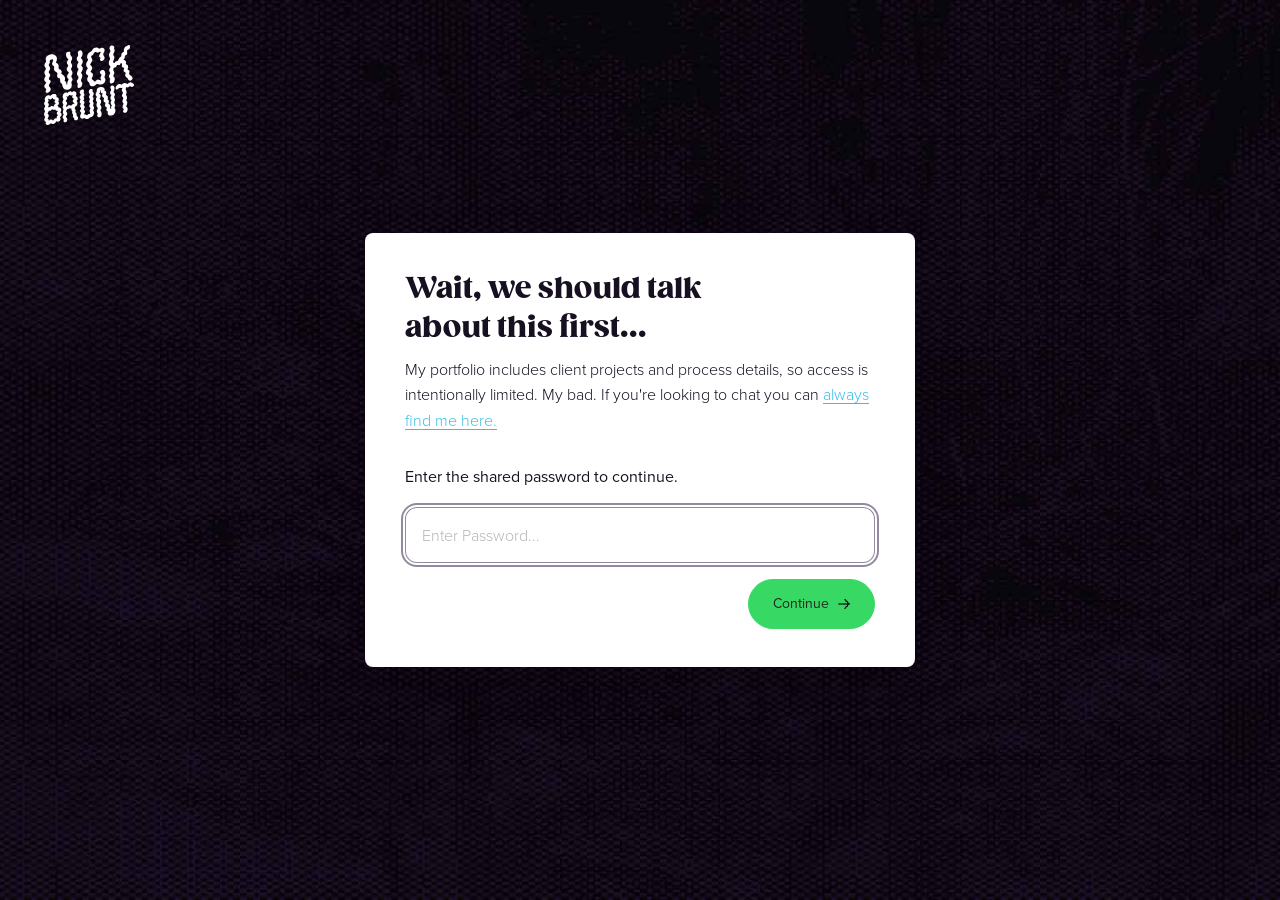
==== casestudy-bleacher-report.html @ cbe8219f "a million style edits" ====
<!DOCTYPE html>
<html lang="en">
<head>
  <meta charset="UTF-8" />
  <meta name="viewport" content="width=device-width, initial-scale=1.0" />
  <script>
    (function () {
      try {
        if (sessionStorage.getItem('nb-portfolio-access') !== 'granted-v1') {
          document.documentElement.classList.add('auth-lock');
        }
      } catch (e) {
        document.documentElement.classList.add('auth-lock');
      }
    })();
  </script>
  <title>Nick Brunt Design Look-Book 2026</title>
  <meta name="description" content="UX, product design, systems, and AI-augmented design process by Nick Brunt." />
  <meta property="og:type" content="website" />
  <meta property="og:site_name" content="Nick Brunt" />
  <meta property="og:title" content="Nick Brunt Design Look-Book 2026" />
  <meta property="og:description" content="UX, product design, systems, and AI-augmented design process by Nick Brunt." />
  <meta property="og:url" content="https://nbuxdesign.github.io/website2026/casestudy-bleacher-report.html" />
  <meta property="og:image" content="https://nbuxdesign.github.io/website2026/imgs/social-preview.jpg" />
  <meta property="og:image:width" content="1200" />
  <meta property="og:image:height" content="630" />
  <meta property="og:image:alt" content="Nick Brunt design portfolio preview" />
  <meta name="twitter:card" content="summary_large_image" />
  <meta name="twitter:title" content="Nick Brunt Design Look-Book 2026" />
  <meta name="twitter:description" content="UX, product design, systems, and AI-augmented design process by Nick Brunt." />
  <meta name="twitter:image" content="https://nbuxdesign.github.io/website2026/imgs/social-preview.jpg" />
  <meta name="twitter:image:alt" content="Nick Brunt design portfolio preview" />
  <link rel="stylesheet" href="style.css" />
</head>

<body class="interior">

  <nav class="cs-nav">
    <div class="cs-left">
      <a href="index.html"><img src="./imgs/arrows_back_light.svg" class="cs-back" /></a>
      <a href="index.html"><img src="./logos/nb_logo_horiz.svg" class="cs-logo" /></a>
    </div>

    <div class="cs-right">
      <a class="cs-btn blue-active" href="casestudy-bleacher-report.html">Bleacher Report</a>
      <a class="cs-btn green" href="casestudy-jim-henson-cbc-kids.html">Jim Henson + CBC Kids</a>
      <a class="cs-btn yellow" href="casestudy-nick-animation.html">Nick Animation</a>
      <a class="cs-btn orange" href="casestudy-MTV.html">MTV</a>
      <a class="cs-btn blue" href="casestudy-IBM.html">IBM</a>
    </div>
  </nav>

<div class="cs-container">

  <section class="cs-hero">
    <div>
      <p class="cs-kicker">Bleacher Report / Warner Bros. Discovery</p>
      <h1 class="cs">Taking a sports product from 1.0 to 2.0 without losing what made it fast.</h1>
      <p>Bleacher Report was already a product with a point of view: loud, current, fan-first, and built around the velocity of sports culture. My job was to help modernize that experience across web and mobile while keeping the thing people came for intact.</p>
      <p>I joined for a four-year stretch as a Senior UX Designer, working inside a large Warner Bros. Discovery sports organization with product, engineering, editorial, brand, and design system partners.</p>
    </div>
    <div class="cs-hero-media">
      <img src="./imgs/casestudy-img-br.png" alt="Bleacher Report mobile and desktop product mockups" />
    </div>
  </section>

  <section class="cs-meta-grid" aria-label="Project details">
    <div class="cs-meta-card">
      <b>Role</b>
      <p>Senior UX Designer</p>
    </div>
    <div class="cs-meta-card">
      <b>Organization</b>
      <p>Bleacher Report, Warner Bros. Discovery</p>
    </div>
    <div class="cs-meta-card">
      <b>Scope</b>
      <p>iOS, Android, bleacherreport.com, and BR Stadium</p>
    </div>
    <div class="cs-meta-card">
      <b>Outcome</b>
      <p>BR 2.0 shipped; bleacherreport.com won a Webby for Best Sports Website</p>
    </div>
  </section>

  <section class="cs-essay">
    <h2 class="cs">The work was bigger than a redesign.</h2>
    <p>On paper, the assignment was a redesign of the Bleacher Report website and app. In practice, it was a product maturity project. The team was moving a known experience into its next generation, and that meant the design work had to solve for more than screens.</p>
    <p>There were major product surfaces to rethink, a constrained timeline, a large team to coordinate with, and a design system that needed to become durable enough for daily use. The useful work happened in the middle of all of that: turning unclear product ideas into flows, flows into decisions, and decisions into frontend-ready design.</p>

    <h2 class="cs">My role was to keep things moving without making them shallow.</h2>
    <p>I worked across concept development, interaction design, presentation, and production design. Some projects were mine to drive directly. Others required joining a larger effort, finding the missing pieces, and making the design system or product flow clearer for everyone around it.</p>
    <p>That kind of work is not always glamorous, but it is the stuff that makes big products hold together. A sports product has a lot of edge cases: live moments, editorial urgency, personalization, platform differences, and fan behavior that does not politely wait for a clean IA diagram.</p>
  </section>

  <section class="cs-two-up">
    <div class="cs-list-panel">
      <h2 class="cs">What I was responsible for</h2>
      <ul>
        <li>Generated end-to-end flows for new product concepts</li>
        <li>Designed major portions of the app experience across iOS and Android</li>
        <li>Led the redesign of bleacherreport.com</li>
        <li>Presented concepts and design rationale to cross-functional teams</li>
        <li>Worked interdepartmentally with product, engineering, editorial, and brand partners</li>
        <li>Managed my own projects within a larger redesign program</li>
        <li>Contributed to BR Stadium, the design system now used by other parts of WBD Sports</li>
      </ul>
    </div>
    <div>
      <h2 class="cs">A design system that had to survive real product work.</h2>
      <p>BR Stadium became an important part of the work because the redesign needed more than a visual refresh. The product needed reusable decisions: components, patterns, platform behaviors, and enough structure that designers could move quickly without inventing the same thing five different ways.</p>
      <p>Stadium was large, detailed, and deeply tied to Figma. My contribution was not just using the system, but helping shape product work in a way that made the system stronger. A good design system should reduce negotiation, not creativity. It should make the right thing easier to do repeatedly.</p>
    </div>
  </section>

  <div class="cs-wide">
    <img src="./imgs/casestudy-bg-br.jpg" alt="Bleacher Report visual background" />
  </div>

  <section class="cs-two-up reverse">
    <div>
      <h2 class="cs">The website redesign was the clearest expression of the shift.</h2>
      <p>Leading the redesign of bleacherreport.com meant thinking about the web as its own product, not just a reflection of the app. The site had to carry the energy of Bleacher Report, support fast-moving editorial needs, and feel modern without becoming precious.</p>
      <p>The work involved shaping the experience from the product level down into page structures, interaction patterns, and final interface design. I cared a lot about keeping the experience scannable, direct, and resilient, because sports fans are not browsing in a calm vacuum. They are reacting to games, trades, arguments, clips, rumors, and whatever just happened five seconds ago.</p>
    </div>
    <div class="cs-image-card">
      <img src="./logos/br_wbd.svg" alt="Bleacher Report and Warner Bros. Discovery logos" />
    </div>
  </section>

  <p class="cs-pull">Good redesign work is not about making the old thing disappear. It is about finding the strongest parts of the product and giving them a better system to live in.</p>

  <section class="cs-impact">
    <h2 class="cs">What shipped</h2>
    <p>The broader program helped launch BR 2.0 across iOS and Android, along with the redesigned bleacherreport.com. The website went on to win a Webby Award for Best Sports Website, which was a nice public signal for a lot of very practical product work.</p>
    <ul>
      <li>Launched redesigned Bleacher Report mobile app experiences</li>
      <li>Launched the redesigned bleacherreport.com</li>
      <li>Helped establish and apply the BR Stadium design system</li>
      <li>Supported a large product organization through high-volume redesign work</li>
    </ul>
  </section>



</div>

  <footer class="site-footer interior-footer">
    <a href="index.html" aria-label="Back to home"><img src="./logos/nb_logo.svg" alt="Nick Brunt" /></a>
    <p>&copy; 2026 Nick Brunt. All rights reserved.</p>
  </footer>

<script src="app.js"></script>
</body>
</html>
---- style.css ----
@font-face{font-family:Gaz;src:url('./fonts/gaz-blk.otf');font-display:swap}
@font-face{font-family:GazReg;src:url('./fonts/gaz-reg.otf');font-display:swap}
@font-face{font-family:ProxReg;src:url('./fonts/pn-reg.otf');font-display:swap}
@font-face{font-family:ProxLight;src:url('./fonts/pn-light.ttf');font-display:swap}
@font-face{font-family:ProxThin;src:url('./fonts/pn-thin.otf');font-display:swap}

:root{
  /* Color tokens */
  --nb-color-background-hero:#0e0914;
  --nb-color-background-footer:#08050c;
  --nb-color-background-section:#171020;
  --nb-color-background-alternate:#110b18;
  --nb-color-background-nav-shrink:rgba(10,8,14,.9);
  --nb-color-background-nav-shrink-mobile:rgba(14,9,20,.82);
  --nb-color-background-sound:rgba(0,0,0,.55);
  --nb-color-contact-video-scrim:rgba(14,9,20,.42);
  --nb-color-text-inverse:#f5f5f0;
  --nb-color-text-inverse-subtle:rgba(245,245,240,.72);
  --nb-color-text-ink:#2a2a2a;
  --nb-color-text-strong:#252525;
  --nb-color-text-card:#4a4a4a;
  --nb-color-text-muted:#686868;
  --nb-color-border-subtle:#685a7a;
  --nb-color-border-card:rgba(37,37,37,.15);
  --nb-color-border-light:#d9d9d9;
  --nb-color-border-focus:rgba(104,90,122,.72);
  --nb-color-border-sound:rgba(255,255,255,.35);
  --nb-color-surface-card:#f5f5f0;
  --nb-color-surface-page:#fff;
  --nb-color-surface-muted:#fafafa;
  --nb-color-placeholder:rgba(42,42,42,.35);
  --nb-color-shadow-gate:rgba(0,0,0,.22);
  --nb-color-case-study-copy:var(--nb-color-background-section);
  --nb-color-accent-blue:#37bfe6;
  --nb-color-accent-green:#38d865;
  --nb-color-accent-yellow:#faf116;
  --nb-color-accent-red:#eb414c;
  --nb-color-accent-orange:#ed7831;
  --nb-color-mtv-overlay-start:rgba(0,0,0,.08);
  --nb-color-mtv-overlay-end:rgba(0,0,0,.22);
  --nb-color-ibm-highlight:rgba(255,255,255,.82);
  --nb-color-ibm-highlight-clear:rgba(255,255,255,0);
  --nb-color-ibm-glow:rgba(74,144,226,.32);
  --nb-color-ibm-glow-clear:rgba(74,144,226,0);
  --nb-color-ibm-start:#f6fbff;
  --nb-color-ibm-mid:#dceeff;
  --nb-color-ibm-end:#a8cdec;
  --nb-color-shadow-mtv:rgba(0,0,0,.32);
  --nb-color-shadow-ibm:rgba(31,112,193,.22);
  --nb-image-section-background:url('./imgs/section_background.jpg');

  /* Typography tokens */
  --nb-font-display:Gaz,Impact,sans-serif;
  --nb-font-body:ProxLight,Inter,Arial,sans-serif;
  --nb-font-body-strong:ProxReg,Inter,Arial,sans-serif;
  --nb-type-display-size:clamp(1.8rem,2.2vw,2.25rem);
  --nb-type-display-small-size:clamp(1.35rem,2.2vw,1.6rem);
  --nb-type-display-pull-size:clamp(1.6rem,3vw,2.4rem);
  --nb-type-display-desktop-line-height:1.35;
  --nb-type-display-mobile-size:1.65rem;
  --nb-type-display-mobile-line-height:1.32;
  --nb-type-heading-secondary-size:1.4rem;
  --nb-type-heading-secondary-line-height:1.6;
  --nb-type-body-desktop-size:1.1rem;
  --nb-type-body-desktop-line-height:1.6;
  --nb-type-body-mobile-size:1rem;
  --nb-type-body-mobile-line-height:1.6;
  --nb-type-meta-size:14px;
  --nb-type-meta-line-height:1.4rem;
  --nb-type-case-body-size:1rem;
  --nb-type-case-hero-body-size:1.15rem;
  --nb-type-dot-hero-body-size:1.1rem;
  --nb-type-card-body-size:.95rem;
  --nb-type-principle-body-size:.98rem;
  --nb-type-award-meta-size:.92rem;

  /* Layout tokens */
  --nb-layout-home-hero-min-height:94svh;
  --nb-layout-home-hero-logo-center-y:calc(var(--nb-layout-home-hero-min-height) / 2);
  --nb-layout-home-hero-tablet-media-height:clamp(520px,67vw,700px);
  --nb-layout-home-hero-mobile-media-height:500px;
  --nb-layout-home-hero-compact-media-height:calc(var(--nb-layout-home-hero-mobile-media-height));
  --nb-layout-case-study-container-width:1140px;
  --nb-layout-case-study-column-width:900px;
  --nb-layout-case-study-essay-width:760px;
  --nb-layout-copy-max:58ch;
  --nb-layout-contact-columns:minmax(0,.9fr) minmax(0,2fr);
  --nb-layout-contact-columns-stack:minmax(0,1fr);
  --nb-layout-contact-card-columns:repeat(2,minmax(0,1fr));
  --nb-layout-contact-card-columns-stack:minmax(0,1fr);
  --nb-layout-contact-card-grid-max-width:var(--nb-layout-case-study-container-width);
  --nb-layout-contact-showcase-min-height:calc(var(--nb-component-card-media-height-desktop) + var(--nb-component-card-label-height) + (var(--nb-space-contact-showcase-y) * 2));
  --nb-layout-work-even-column:calc((100% - (var(--nb-space-entry-card-gap) * 2)) / 3);
  --nb-layout-work-services-width:calc(var(--nb-layout-work-even-column) + var(--nb-space-work-services-extra-width));
  --nb-layout-work-columns:minmax(0,1fr) var(--nb-space-entry-card-gap) minmax(0,1fr) var(--nb-space-work-services-gap) minmax(0,var(--nb-layout-work-services-width));
  --nb-layout-work-columns-tablet:var(--nb-layout-contact-card-columns);
  --nb-layout-work-columns-stack:minmax(0,1fr);

  /* Spacing tokens */
  --nb-space-section-x-min:20px;
  --nb-space-section-x-fluid:9vw;
  --nb-space-section-x-max:140px;
  --nb-space-section-x:clamp(var(--nb-space-section-x-min),var(--nb-space-section-x-fluid),var(--nb-space-section-x-max));
  --nb-space-section-x-tablet:28px;
  --nb-space-section-x-mobile:24px;
  --nb-space-section-y-min:56px;
  --nb-space-section-y-fluid:7vw;
  --nb-space-section-y-max:88px;
  --nb-space-section-y:clamp(var(--nb-space-section-y-min),var(--nb-space-section-y-fluid),var(--nb-space-section-y-max));
  --nb-space-section-y-mobile:24px;
  --nb-space-section-y-mobile-roomy:calc(var(--nb-space-section-y-mobile) + var(--nb-space-gap-stack));
  --nb-space-section-top-bump:14px;
  --nb-space-gap:clamp(28px,5vw,72px);
  --nb-space-gap-stack:24px;
  --nb-space-gap-stack-mobile-roomy:calc(var(--nb-space-gap-stack) * 2);
  --nb-space-footer-gap:16px;
  --nb-space-card-padding-x:28px;
  --nb-space-card-padding-x-compact:20px;
  --nb-space-card-media-padding:14px;
  --nb-space-card-media-padding-mobile:12px;
  --nb-space-panel-padding-x:32px;
  --nb-space-panel-padding-y:24px;
  --nb-space-nav-x:32px;
  --nb-space-nav-x-tablet:20px;
  --nb-space-nav-x-mobile:16px;
  --nb-space-contact-showcase-padding:var(--nb-space-gap);
  --nb-space-entry-card-gap:var(--nb-space-gap-stack);
  --nb-space-work-services-gap:calc(var(--nb-space-entry-card-gap) * 2);
  --nb-space-work-services-extra-width:var(--nb-space-panel-padding-x);
  --nb-space-contact-card-gap:var(--nb-space-entry-card-gap);
  --nb-space-contact-copy-y:var(--nb-space-section-y);
  --nb-space-contact-showcase-y:var(--nb-space-section-y);
  --nb-space-contact-showcase-end:var(--nb-space-section-x);
  --nb-space-password-card-padding-block-start:38px;
  --nb-space-password-card-padding-inline:40px;
  --nb-space-password-card-padding-inline-mobile:20px;
  --nb-space-password-card-padding-block-end:38px;
  --nb-space-password-card-padding:var(--nb-space-password-card-padding-block-start) var(--nb-space-password-card-padding-inline) var(--nb-space-password-card-padding-block-end);
  --nb-space-password-card-padding-mobile:var(--nb-space-password-card-padding-block-start) var(--nb-space-password-card-padding-inline-mobile) var(--nb-space-password-card-padding-block-end);
  --nb-space-hero-copy-x-mobile:var(--nb-space-section-x-tablet);
  --nb-space-hero-copy-y-mobile:32px;
  --nb-space-hero-copy-bottom-mobile:var(--nb-space-section-y-mobile-roomy);

  /* Component sizing tokens */
  --nb-component-logo-home-height:clamp(280px,36vw,580px);
  --nb-component-logo-home-height-desktop-down:clamp(260px,32vw,440px);
  --nb-component-logo-home-height-tablet:clamp(320px,62vw,600px);
  --nb-component-logo-home-height-mobile:clamp(220px,70vw,400px);
  --nb-component-logo-home-shrink-height:56px;
  --nb-component-logo-home-shrink-height-mobile:52px;
  --nb-component-logo-home-shrink-center-offset:31px;
  --nb-component-logo-home-shrink-center-offset-mobile:29px;
  --nb-component-logo-case-height:24px;
  --nb-component-logo-case-height-tablet:24px;
  --nb-component-logo-case-shrink-height:20px;
  --nb-component-back-height:14px;
  --nb-component-back-height-tablet:14px;
  --nb-component-back-shrink-height:12px;
  --nb-component-card-media-height-desktop:380px;
  --nb-component-card-media-height-tablet:300px;
  --nb-component-card-media-height-mobile:250px;
  --nb-component-card-label-height:125px;
  --nb-component-award-height:26px;
  --nb-component-nav-case-height:84px;
  --nb-component-nav-case-height-mobile:72px;
  --nb-component-nav-case-shrink-height:54px;
  --nb-component-nav-pill-height:32px;
  --nb-component-nav-pill-height-shrink:28px;

  /* Shape and stroke tokens */
  --nb-radius-card:6px;
  --nb-radius-panel:8px;
  --nb-radius-control:12px;
  --nb-radius-pill:999px;
  --nb-stroke-width-default:1px;
  --nb-shadow-card-soft:0 12px 34px var(--nb-color-border-card);
  --nb-shadow-gate:0 18px 48px var(--nb-color-shadow-gate);
  --nb-motion-logo-shrink-duration:.65s;
  --nb-motion-logo-shrink-ease:cubic-bezier(.16,1,.3,1);
  --nb-size-full:100%;
  --nb-inset-full:0;
  --nb-layer-video:0;
  --nb-layer-scrim:1;
  --nb-layer-content:2;
  --nb-video-object-position:center;
}

*{box-sizing:border-box}
html{scroll-behavior:smooth}
html,body{margin:0;padding:0;min-width:320px}
body{
  color:var(--nb-color-text-inverse);
  font-family:var(--nb-font-body);
  line-height:var(--nb-type-body-desktop-line-height);
  font-size:var(--nb-type-body-desktop-size);
  background:var(--nb-color-background-hero);
  text-rendering:optimizeLegibility;
}
img{max-width:100%}
video{max-width:100%;height:auto}

.flex{display:flex}
.flex-start{justify-content:flex-start}
.flex-center{justify-content:center}
.flex-end{justify-content:flex-end}
.flex-top{align-items:flex-start}
.flex-middle{align-items:center}
.flex-bottom{align-items:flex-end}
.row{flex-direction:row}
.col{flex-direction:column}
.link-block{display:block;color:inherit;text-decoration:none}
.cta-button,.password-gate button{
  display:inline-flex;
  align-items:center;
  justify-content:center;
  gap:9px;
  min-height:50px;
  padding:15px 24px;
  border:var(--nb-stroke-width-default) solid var(--nb-color-accent-green);
  border-radius:var(--nb-radius-pill);
  background:var(--nb-color-accent-green);
  color:var(--nb-color-text-strong);
  font-family:var(--nb-font-body-strong);
  font-size:var(--nb-type-meta-size);
  line-height:1;
  text-decoration:none;
  cursor:pointer;
  transition:background-color .2s ease,border-color .2s ease,transform .2s ease;
}
.cta-button{width:max-content;margin:18px 0 0 auto}
.cta-button img,.password-gate button img{height:10px;width:auto;max-width:none}
.cta-button:hover,.password-gate button:hover{background:var(--nb-color-accent-yellow);border-color:var(--nb-color-accent-yellow);transform:translateY(-1px)}

html.auth-lock{background:var(--nb-color-background-section) var(--nb-image-section-background) center/cover no-repeat fixed}
html.auth-lock body{
  min-height:100vh;
  background:transparent;
  color:var(--nb-color-case-study-copy);
}
html.auth-lock body>:not(.password-gate){display:none!important}
.visually-hidden{
  position:absolute!important;
  width:1px!important;
  height:1px!important;
  padding:0!important;
  margin:-1px!important;
  overflow:hidden!important;
  clip:rect(0,0,0,0)!important;
  white-space:nowrap!important;
  border:0!important;
}
.password-gate{
  position:fixed;
  inset:0;
  min-height:100svh;
  width:100vw;
  display:flex;
  align-items:center;
  justify-content:center;
  padding:clamp(32px,6vh,148px) var(--nb-space-section-x-mobile);
  overflow-y:auto;
  background:var(--nb-color-background-section) var(--nb-image-section-background) center/cover no-repeat;
}
.password-gate-logo{
  position:absolute;
  top:44px;
  left:44px;
  width:clamp(72px,7vw,108px);
  max-height:84px;
  height:auto;
}
.password-gate-card{
  width:min(100%,550px);
  background-color:var(--nb-color-surface-page);
  background-image:none;
  color:var(--nb-color-case-study-copy);
  border-radius:var(--nb-radius-panel);
  padding:var(--nb-space-password-card-padding);
  box-shadow:var(--nb-shadow-gate);
  opacity:1;
  filter:none;
  backdrop-filter:none;
  mix-blend-mode:normal;
}
.password-gate-card h1{
  color:var(--nb-color-case-study-copy);
  font-size:var(--nb-type-display-size);
  line-height:var(--nb-type-display-desktop-line-height);
  margin:0 0 8px;
  max-width:20ch;
}
.password-gate-card p{
  color:var(--nb-color-case-study-copy);
  max-width:none;
  margin:0 0 4px;
}
.password-gate-card p a{
  color:var(--nb-color-accent-blue);
  text-decoration:underline;
  text-underline-offset:3px;
}
.password-gate-form{
  display:flex;
  flex-direction:column;
  gap:12px;
  margin:32px 0 0;
}
.password-gate-prompt{
  font-family:var(--nb-font-body-strong);
  margin:0 0 2px;
}
.password-gate input{
  width:100%;
  height:56px;
  border:var(--nb-stroke-width-default) solid var(--nb-color-border-focus);
  border-radius:var(--nb-radius-control);
  background:var(--nb-color-surface-page);
  color:var(--nb-color-case-study-copy);
  font:inherit;
  padding:0 16px;
}
.password-gate input::placeholder{
  color:var(--nb-color-placeholder);
}
.password-gate button{
  align-self:flex-end;
  min-width:124px;
  margin-top:4px;
}
.password-gate button:disabled{cursor:wait;opacity:.68;transform:none}
.password-gate-message{
  min-height:20px;
  font-size:var(--nb-type-meta-size);
  line-height:1.4;
  margin:0;
}
.password-gate-message:empty{display:none}

.password-gate input:focus-visible,.password-gate button:focus-visible{outline:2px solid var(--nb-color-border-focus);outline-offset:2px}

/* Persistent home logo */
.nav{
  position:fixed;
  top:0;
  left:0;
  width:100%;
  height:var(--nb-layout-home-hero-min-height);
  padding:0;
  display:block;
  pointer-events:none;
  z-index:9999;
}
.logo{
  position:absolute;
  left:25vw;
  top:var(--nb-layout-home-hero-logo-center-y);
  transform:translate(-50%,-50%);
  height:var(--nb-component-logo-home-height);
  max-height:72svh;
  width:auto;
  transition:left var(--nb-motion-logo-shrink-duration) var(--nb-motion-logo-shrink-ease),top var(--nb-motion-logo-shrink-duration) var(--nb-motion-logo-shrink-ease),height var(--nb-motion-logo-shrink-duration) var(--nb-motion-logo-shrink-ease),max-height var(--nb-motion-logo-shrink-duration) var(--nb-motion-logo-shrink-ease);
  will-change:left,top,height,max-height;
}
.nav.shrink{
  height:var(--nb-component-nav-case-height);
  background:transparent;
  backdrop-filter:none;
}
.nav.shrink .logo{
  left:calc(var(--nb-space-nav-x) + var(--nb-component-logo-home-shrink-center-offset));
  top:calc(var(--nb-component-nav-case-height) / 2);
  height:var(--nb-component-logo-home-shrink-height);
  max-height:var(--nb-component-logo-home-shrink-height);
}

/* Case-study navigation */
.cs-nav{
  position:fixed;
  top:0;
  left:0;
  width:100%;
  min-height:var(--nb-component-nav-case-height);
  background:var(--nb-color-background-section);
  display:flex;
  align-items:center;
  justify-content:space-between;
  gap:var(--nb-space-gap-stack);
  padding:14px var(--nb-space-nav-x);
  transition:min-height .3s ease,padding .3s ease,background-color .3s ease,backdrop-filter .3s ease;
  z-index:9999;
}
.cs-left{display:flex;align-items:center;gap:14px;flex:0 0 auto;transition:gap .3s ease}
.cs-right{
  display:flex;
  align-items:center;
  gap:10px;
  min-width:0;
  overflow-x:auto;
  overscroll-behavior-x:contain;
  scrollbar-width:none;
  -webkit-overflow-scrolling:touch;
}
.cs-right::-webkit-scrollbar{display:none}
.cs-btn{
  height:var(--nb-component-nav-pill-height);
  padding:8px 16px;
  border:var(--nb-stroke-width-default) solid var(--nb-color-text-strong);
  border-radius:var(--nb-radius-pill);
  background:var(--nb-color-surface-page);
  display:flex;
  align-items:center;
  color:var(--nb-color-text-ink);
  font-size:var(--nb-type-meta-size);
  line-height:1;
  cursor:pointer;
  text-decoration:none;
  white-space:nowrap;
  flex:0 0 auto;
  transition:height .3s ease,padding .3s ease,background-color .2s ease;
}
.cs-logo{height:var(--nb-component-logo-case-height);transition:height .3s ease}
.cs-back{height:var(--nb-component-back-height);transition:height .3s ease}
.cs-nav.shrink{background:var(--nb-color-background-nav-shrink);backdrop-filter:saturate(1.2) blur(8px);min-height:var(--nb-component-nav-case-shrink-height);padding:8px var(--nb-space-gap-stack)}
.cs-nav.shrink .cs-logo{height:var(--nb-component-logo-case-shrink-height)}
.cs-nav.shrink .cs-back{height:var(--nb-component-back-shrink-height)}
.cs-nav.shrink .cs-btn{height:var(--nb-component-nav-pill-height-shrink);padding:7px 12px}
.cs-btn.blue:hover,.cs-btn.blue-active{background:var(--nb-color-accent-blue);color:var(--nb-color-text-strong)}
.cs-btn.green:hover,.cs-btn.green-active{background:var(--nb-color-accent-green);color:var(--nb-color-text-strong)}
.cs-btn.yellow:hover,.cs-btn.yellow-active{background:var(--nb-color-accent-yellow);color:var(--nb-color-text-strong)}
.cs-btn.red:hover,.cs-btn.red-active{background:var(--nb-color-accent-red);color:var(--nb-color-text-strong)}
.cs-btn.orange:hover,.cs-btn.orange-active{background:var(--nb-color-accent-orange);color:var(--nb-color-text-strong)}

p{margin:0 0 1rem;max-width:var(--nb-layout-copy-max)}
h1{color:var(--nb-color-text-inverse);font-family:var(--nb-font-display);font-size:var(--nb-type-display-size);line-height:var(--nb-type-display-desktop-line-height);margin:0 0 20px;letter-spacing:0}
h2{color:var(--nb-color-text-inverse);font-family:var(--nb-font-display);font-size:var(--nb-type-heading-secondary-size);line-height:var(--nb-type-heading-secondary-line-height);margin:0 0 20px;letter-spacing:0}
h3{color:var(--nb-color-text-inverse);font-family:var(--nb-font-body-strong);font-size:var(--nb-type-body-desktop-size);line-height:1.4;margin:0 0 12px}
h2.cta{font-size:1.55rem;line-height:1.4}
h1.cs{color:var(--nb-color-text-ink);font-size:var(--nb-type-display-small-size);line-height:1.4}
h2.cs{color:var(--nb-color-text-ink)}

ul.list,ul.list-bulb{padding:0 0 0 16px;margin:0;max-width:var(--nb-layout-copy-max)}
ul.list{list-style:disc}
ul.list-bulb{list-style:"\1F4A1 ";margin-top:24px}
ul.list-bulb li{padding:0 0 14px 8px}
li{margin:.35rem 0 .5rem}

.logosoup{margin-top:14px}
.logosoupwrapper{display:flex;flex-wrap:wrap;align-items:center;width:100%;gap:var(--nb-space-gap-stack)}
.logosoupwrapper img{max-width:150px;object-fit:contain}

.section,.section-fullwidth{
  display:flex;
  flex-direction:row;
  gap:var(--nb-space-gap);
  padding:var(--nb-space-section-y) var(--nb-space-section-x);
}
.section-topbump{padding-top:calc(var(--nb-space-section-y) + var(--nb-space-section-top-bump))}
.section-entry{display:flex;flex-direction:row;flex-basis:100%;min-width:0}
.narrower{flex-basis:72%}
#work{
  display:grid;
  grid-template-columns:var(--nb-layout-work-columns);
  column-gap:var(--nb-inset-full);
  row-gap:var(--nb-space-entry-card-gap);
}
.work-card-primary{grid-column:1}
.work-card-secondary{grid-column:3}
.work-services{grid-column:5}
.bg-1{background:var(--nb-color-background-hero)}
.bg-2{background:var(--nb-color-background-section)}
.bg-3,.herowriteup{background:var(--nb-color-background-hero) var(--nb-image-section-background) center/cover no-repeat}
.bg-4{background:var(--nb-color-background-section)}
.site-footer{height:124px;background:var(--nb-color-background-footer);color:var(--nb-color-text-inverse);display:flex;align-items:center;justify-content:flex-start;gap:var(--nb-space-footer-gap);padding:0 var(--nb-space-section-x)}
.site-footer img{height:32px;width:auto;display:block}
.site-footer p{margin:0;font-size:var(--nb-type-meta-size);line-height:1.4;color:var(--nb-color-text-inverse-subtle);max-width:none}
.site-footer.interior-footer{padding:0 clamp(20px,5vw,64px)}
.writeup{width:100%;min-width:0}

.hero-split{
  display:flex;
  align-items:stretch;
  width:100%;
  min-height:var(--nb-layout-home-hero-min-height);
  overflow:hidden;
}
.heroimage{
  position:relative;
  flex:1 1 50%;
  min-width:0;
  background:var(--nb-color-background-hero);
  display:flex;
  justify-content:center;
  align-items:center;
}
.hero-video{position:absolute;inset:0;width:100%;height:100%;object-fit:cover;object-position:center;z-index:0}
.heroimage .overlay-content{position:relative;z-index:1}
.herowriteup{
  flex:1 1 50%;
  min-width:0;
  padding:clamp(72px,10vh,160px) clamp(var(--nb-space-nav-x),8vw,120px);
  display:flex;
  flex-direction:column;
  justify-content:center;
}

.contact-section{
  display:grid;
  grid-template-columns:var(--nb-layout-contact-columns);
  align-items:stretch;
  padding-block:var(--nb-inset-full);
  padding-inline-end:var(--nb-inset-full);
}
.contact-copy{
  align-items:center;
  padding-block:var(--nb-space-contact-copy-y);
}
.contact-showcase{
  position:relative;
  display:block;
  min-width:var(--nb-inset-full);
  min-height:var(--nb-layout-contact-showcase-min-height);
  padding:var(--nb-space-contact-showcase-y) var(--nb-space-contact-showcase-end) var(--nb-space-contact-showcase-y) var(--nb-space-contact-showcase-padding);
  overflow:hidden;
}
.contact-video,
.contact-showcase::after{
  position:absolute;
  inset:var(--nb-inset-full);
}
.contact-video{
  width:var(--nb-size-full);
  height:var(--nb-size-full);
  object-fit:cover;
  object-position:var(--nb-video-object-position);
  z-index:var(--nb-layer-video);
}
.contact-showcase::after{
  content:"";
  background:var(--nb-color-contact-video-scrim);
  pointer-events:none;
  z-index:var(--nb-layer-scrim);
}
.contact-card-grid{
  position:relative;
  z-index:var(--nb-layer-content);
  display:grid;
  grid-template-columns:var(--nb-layout-contact-card-columns);
  gap:var(--nb-space-contact-card-gap);
  width:var(--nb-size-full);
  max-width:var(--nb-layout-contact-card-grid-max-width);
}
.contact-card-entry{
  min-width:var(--nb-inset-full);
}

.casestudy{width:100%}
.casestudy-entry{width:100%;border-radius:var(--nb-radius-card) var(--nb-radius-card) 0 0;background-size:cover;background-position:center;overflow:hidden}
.casestudy-entry-wrap{padding:var(--nb-space-card-media-padding);position:relative;display:flex;height:var(--nb-component-card-media-height-desktop);overflow:hidden}
.casestudy-entry-wrap>img{max-width:none}
.casestudy-label{background:var(--nb-color-surface-card);width:100%;min-height:var(--nb-component-card-label-height);border-radius:0 0 var(--nb-radius-card) var(--nb-radius-card);padding:0 var(--nb-space-card-padding-x);display:flex;flex-flow:row wrap;align-content:center;align-items:flex-end;justify-content:flex-start;gap:12px 18px;text-align:left}
.casestudy-brand{flex:0 0 100%;line-height:0}
.casestudy-brand img{display:block;max-width:100%;height:auto}
.casestudy-copy{flex:1 1 230px;min-width:0}
.casestudy-label p{font-size:var(--nb-type-meta-size);margin:0;line-height:var(--nb-type-meta-line-height);color:var(--nb-color-case-study-copy);max-width:none}
.casestudy-read-more{display:inline-flex;align-items:center;gap:7px;margin-left:auto;color:var(--nb-color-case-study-copy);font-family:var(--nb-font-body-strong);font-size:var(--nb-type-meta-size);line-height:var(--nb-type-meta-line-height);white-space:nowrap}
.casestudy-read-more img{height:10px;width:auto;max-width:none;margin:0}
.casestudy-highlight-wrap{position:absolute;right:var(--nb-space-card-media-padding);top:var(--nb-space-card-media-padding);width:min(220px,calc(100% - (var(--nb-space-card-media-padding) * 2)));display:flex;flex-direction:column;align-items:flex-end;gap:3px}
.casestudy-highlight{background:var(--nb-color-surface-page);font-size:var(--nb-type-meta-size);color:var(--nb-color-text-ink);padding:0 12px;border-radius:var(--nb-radius-pill);height:var(--nb-component-award-height);display:flex;gap:8px;white-space:nowrap}
.highlight-webby{background-image:url('./imgs/webbybg.png');background-size:cover}
.highlight-w3{background-image:url('./imgs/w3bg.jpg');background-size:cover}
.casestudy-bg-br{background-image:url('./imgs/casestudy-bg-br.jpg')}
.casestudy-bg-ncaa{background-image:url('./imgs/casestudy-bg-ncaa.jpg')}
.casestudy-bg-dot{background-image:url('./imgs/casestudy-bg-dot.jpg')}
.casestudy-bg-nick{background-image:url('./imgs/casestudy-bg-nick.jpg')}
.casestudy-bg-mtv{background-image:linear-gradient(135deg,var(--nb-color-mtv-overlay-start),var(--nb-color-mtv-overlay-end)),url('./imgs/casestudy-bg-mtv.jpg')}
.casestudy-bg-ibm{background:radial-gradient(circle at 18% 22%,var(--nb-color-ibm-highlight),var(--nb-color-ibm-highlight-clear) 32%),radial-gradient(circle at 82% 72%,var(--nb-color-ibm-glow),var(--nb-color-ibm-glow-clear) 38%),linear-gradient(135deg,var(--nb-color-ibm-start) 0%,var(--nb-color-ibm-mid) 48%,var(--nb-color-ibm-end) 100%)}
.casestudy-bg-mtv .casestudy-entry-wrap>img{filter:drop-shadow(0 12px 22px var(--nb-color-shadow-mtv))}
.casestudy-bg-ibm .casestudy-entry-wrap>img{filter:drop-shadow(0 10px 18px var(--nb-color-shadow-ibm))}
.myservices{border:var(--nb-stroke-width-default) solid var(--nb-color-border-subtle);border-radius:var(--nb-radius-panel);padding:var(--nb-space-panel-padding-y) var(--nb-space-panel-padding-x);margin:0 0 14px}

body.interior{background:var(--nb-color-surface-page);color:var(--nb-color-text-strong);font-size:var(--nb-type-case-body-size);line-height:1.6}
.cs-container{width:100%;max-width:var(--nb-layout-case-study-container-width);margin:0 auto;padding:140px 20px 120px}
.cs-column,.cs-wrapper{width:100%;max-width:var(--nb-layout-case-study-column-width);margin:0 auto}
.cs-wrapper{padding:140px 20px 120px}
.cs-wrapper h1,.cs-wrapper h2,.cs-wrapper h3,.cs-wrapper p,.cs-wrapper ul{color:var(--nb-color-text-strong)}
.cs-wrapper p,.cs-column p{margin:0 0 16px;max-width:none}
.cs-wrapper ul,.cs-column ul{margin:0 0 16px 20px}
.cs-wrapper img.inline-img{width:100%;margin:24px 0;border-radius:var(--nb-radius-card)}
.cs-kicker{font-family:var(--nb-font-body-strong);font-size:var(--nb-type-meta-size);line-height:1.4;color:var(--nb-color-text-muted);text-transform:uppercase;letter-spacing:.04em;margin:0 0 18px}
.cs-hero{display:grid;grid-template-columns:minmax(0,1.1fr) minmax(280px,.9fr);gap:clamp(24px,5vw,64px);align-items:center;margin:0 0 56px}
.cs-hero h1.cs,.cs-dot-hero h1.cs{font-size:var(--nb-type-display-size);line-height:var(--nb-type-display-desktop-line-height);margin:0 0 24px}
.cs-hero p{font-size:var(--nb-type-case-hero-body-size);line-height:1.62}
.cs-hero-media{background:var(--nb-color-background-section);background-image:url('./imgs/casestudy-bg-br.jpg');background-position:center;background-size:cover;border-radius:var(--nb-radius-panel);padding:clamp(22px,4vw,44px);min-height:420px;display:flex;align-items:center;justify-content:center}
.cs-hero-media img{width:100%;max-height:390px;object-fit:contain}
.cs-meta-grid{display:grid;grid-template-columns:repeat(4,minmax(0,1fr));gap:14px;margin:0 0 56px}
.cs-meta-card,.cs-callout{border:var(--nb-stroke-width-default) solid var(--nb-color-border-light);border-radius:var(--nb-radius-panel);padding:22px;background:var(--nb-color-surface-muted)}
.cs-meta-card b,.cs-callout b{display:block;font-family:var(--nb-font-body-strong);margin:0 0 8px}
.cs-meta-card p,.cs-callout p{font-size:var(--nb-type-card-body-size);line-height:1.45;margin:0;color:var(--nb-color-text-card)}
.cs-essay{max-width:var(--nb-layout-case-study-essay-width);margin:0 auto 54px}
.cs-essay h2.cs{margin-top:42px}
.cs-two-up{display:grid;grid-template-columns:minmax(0,.85fr) minmax(0,1.15fr);gap:clamp(24px,5vw,56px);align-items:start;margin:56px 0}
.cs-two-up.reverse{grid-template-columns:minmax(0,1.15fr) minmax(0,.85fr)}
.cs-list-panel,.cs-principle{background:var(--nb-color-surface-card);border-radius:var(--nb-radius-panel)}
.cs-list-panel{padding:28px}
.cs-list-panel ul{margin:0 0 0 18px}
.cs-image-card,.cs-dot-device{border:var(--nb-stroke-width-default) solid var(--nb-color-border-card);border-radius:var(--nb-radius-panel);box-shadow:var(--nb-shadow-card-soft);display:flex;align-items:center;justify-content:center}
.cs-image-card{background:var(--nb-color-surface-page);padding:clamp(18px,4vw,34px)}
.cs-image-card img{width:100%;max-height:420px;object-fit:contain}
.cs-pull{font-family:var(--nb-font-display);font-size:var(--nb-type-display-pull-size);line-height:1.18;color:var(--nb-color-text-strong);margin:64px auto;max-width:860px}
.cs-impact{background:var(--nb-color-text-strong);color:var(--nb-color-surface-page);border-radius:var(--nb-radius-panel);padding:clamp(28px,5vw,48px);margin:56px 0 0}
.cs-impact h2,.cs-impact p,.cs-impact li{color:var(--nb-color-surface-page)}
.cs-impact ul{margin:18px 0 0 20px}
.cs-dot-hero{display:grid;grid-template-columns:minmax(0,.95fr) minmax(0,1.05fr);gap:clamp(28px,6vw,72px);align-items:center;margin:0 0 60px}
.cs-dot-hero p{font-size:var(--nb-type-dot-hero-body-size);line-height:1.65}
.cs-dot-device{background:var(--nb-color-surface-card);padding:clamp(22px,4vw,44px)}
.cs-dot-device img{width:100%;max-height:480px;object-fit:contain}
.cs-dot-logo-row{display:flex;flex-wrap:wrap;gap:28px;align-items:center;margin:0 0 36px}
.cs-dot-logo-row img{max-height:58px;max-width:230px;object-fit:contain}
.cs-principles{display:grid;grid-template-columns:repeat(3,minmax(0,1fr));gap:16px;margin:48px 0}
.cs-principle{padding:24px}
.cs-principle b{display:block;font-family:var(--nb-font-body-strong);margin:0 0 10px}
.cs-principle p{font-size:var(--nb-type-principle-body-size);line-height:1.5;margin:0}
.cs-process-band{display:grid;grid-template-columns:minmax(0,1.2fr) minmax(260px,.8fr);gap:clamp(24px,5vw,56px);align-items:start;border-top:var(--nb-stroke-width-default) solid var(--nb-color-border-light);border-bottom:var(--nb-stroke-width-default) solid var(--nb-color-border-light);padding:46px 0;margin:56px 0}
.cs-awards-list{display:grid;grid-template-columns:repeat(2,minmax(0,1fr));gap:14px;margin:20px 0 0}
.cs-award{border:var(--nb-stroke-width-default) solid var(--nb-color-border-light);border-radius:var(--nb-radius-card);padding:18px;background:var(--nb-color-surface-page)}
.cs-award b{display:block;font-family:var(--nb-font-body-strong)}
.cs-award span{display:block;color:var(--nb-color-text-muted);font-size:var(--nb-type-award-meta-size);line-height:1.4;margin-top:4px}
.cs-wide{width:100%;margin:48px auto}
.cs-wide img{width:100%;display:block;border-radius:var(--nb-radius-card)}
.float-left{float:left;width:50%;max-width:450px;margin:6px var(--nb-space-gap-stack) 12px 0;border-radius:var(--nb-radius-card)}
.float-right{float:right;width:50%;max-width:450px;margin:6px 0 12px var(--nb-space-gap-stack);border-radius:var(--nb-radius-card)}
.clearfix::after{content:"";display:block;clear:both;margin:0 0 2rem}

.sound-btn{position:absolute;left:16px;bottom:16px;z-index:2;background:var(--nb-color-background-sound);color:var(--nb-color-surface-page);border:var(--nb-stroke-width-default) solid var(--nb-color-border-sound);padding:8px 10px;border-radius:var(--nb-radius-pill);font-size:12px;line-height:1;cursor:pointer}
a:focus-visible,button:focus-visible,.cs-btn:focus-visible{outline:2px solid var(--nb-color-surface-page);outline-offset:2px}
body.interior a:focus-visible{outline-color:var(--nb-color-text-strong)}

@media (max-width:1540px){
  .logo{height:var(--nb-component-logo-home-height-desktop-down)}
}

@media (max-width:1224px){
  .section,.section-fullwidth{flex-wrap:wrap}
  #work{grid-template-columns:var(--nb-layout-work-columns-tablet);gap:var(--nb-space-entry-card-gap)}
  .work-card-primary,.work-card-secondary{grid-column:auto}
  .work-services{grid-column:1 / -1}
  .narrower{flex-basis:100%}
  .hero-split{flex-direction:column;min-height:auto}
  .heroimage,.herowriteup{width:100%;flex:none}
  .heroimage{min-height:var(--nb-layout-home-hero-tablet-media-height)}
  .herowriteup{padding:64px clamp(34px,12vw,128px)}
  .nav{height:var(--nb-layout-home-hero-tablet-media-height)}
  .logo{left:50%;top:calc(var(--nb-layout-home-hero-tablet-media-height) / 2)}
  .logo{height:var(--nb-component-logo-home-height-tablet)}
}

@media (max-width:900px){
  .cs-nav{align-items:center;padding:12px var(--nb-space-nav-x-tablet);gap:14px}
  .cs-right{gap:8px}
  .cs-btn{padding:7px 12px;font-size:13px}
  .contact-section{grid-template-columns:var(--nb-layout-contact-columns-stack)}
  .cs-container,.cs-wrapper{padding-top:118px;padding-bottom:80px}
  .cs-hero,.cs-two-up,.cs-two-up.reverse,.cs-dot-hero,.cs-process-band{grid-template-columns:1fr}
  .cs-meta-grid{grid-template-columns:repeat(2,minmax(0,1fr))}
  .cs-principles{grid-template-columns:1fr}
  .float-left,.float-right{float:none;width:100%;max-width:100%;margin:16px 0}
}

@media (max-width:834px){
  body{font-size:var(--nb-type-body-mobile-size);line-height:var(--nb-type-body-mobile-line-height)}
  .section,.section-fullwidth{flex-direction:column;gap:var(--nb-space-gap-stack);padding:var(--nb-space-section-y-min) var(--nb-space-section-x-tablet)}
  #work{grid-template-columns:var(--nb-layout-work-columns-stack)}
  .work-services{grid-column:auto}
  .contact-section{padding-block:var(--nb-inset-full);padding-inline-end:var(--nb-inset-full)}
  .contact-showcase{padding-inline:var(--nb-space-section-x-tablet)}
  .section-entry{flex-direction:column}
  .heroimage{min-height:var(--nb-layout-home-hero-mobile-media-height)}
  .herowriteup{padding:34px}
  .nav{height:var(--nb-layout-home-hero-mobile-media-height)}
  .logo{top:calc(var(--nb-layout-home-hero-mobile-media-height) / 2)}
  .logo{height:var(--nb-component-logo-home-height-mobile)}
  .nav.shrink{height:var(--nb-component-nav-case-height-mobile);background:var(--nb-color-background-nav-shrink-mobile);backdrop-filter:saturate(1.2) blur(10px)}
  .nav.shrink .logo{left:calc(var(--nb-space-nav-x-tablet) + var(--nb-component-logo-home-shrink-center-offset-mobile));top:calc(var(--nb-component-nav-case-height-mobile) / 2);height:var(--nb-component-logo-home-shrink-height-mobile);max-height:var(--nb-component-logo-home-shrink-height-mobile)}
  .casestudy-entry-wrap{height:var(--nb-component-card-media-height-tablet)}
  .casestudy-entry-wrap>img{max-width:100%;max-height:100%;object-fit:contain}
  .casestudy-label{padding:22px var(--nb-space-card-padding-x-compact)}
  .casestudy-highlight-wrap{align-items:flex-start;right:auto;left:var(--nb-space-card-media-padding)}
  .logosoupwrapper{gap:18px}
  .cs-left{gap:10px}
  .cs-logo{height:var(--nb-component-logo-case-height-tablet)}
  .cs-back{height:var(--nb-component-back-height-tablet)}
}

@media (max-width:520px){
  :root{--nb-layout-copy-max:100%}
  .section,.section-fullwidth{gap:var(--nb-space-gap-stack-mobile-roomy);padding:var(--nb-space-section-y-mobile-roomy) var(--nb-space-hero-copy-x-mobile)}
  #work{gap:var(--nb-space-gap-stack-mobile-roomy)}
  .site-footer{padding:0 var(--nb-space-section-x-mobile)}
  .password-gate{align-items:flex-start;padding-top:124px;padding-bottom:32px}
  .password-gate-logo{top:30px;left:30px;width:76px}
  .password-gate-card{padding:var(--nb-space-password-card-padding-mobile)}
  .password-gate-card h1{font-size:var(--nb-type-display-mobile-size);line-height:var(--nb-type-display-mobile-line-height);max-width:20ch}
  .password-gate button{width:100%}
  .heroimage{min-height:var(--nb-layout-home-hero-compact-media-height)}
  .nav{height:var(--nb-layout-home-hero-compact-media-height)}
  .logo{top:calc(var(--nb-layout-home-hero-compact-media-height) / 2)}
  .herowriteup{padding:var(--nb-space-hero-copy-y-mobile) var(--nb-space-hero-copy-x-mobile) var(--nb-space-hero-copy-bottom-mobile)}
  h1{font-size:var(--nb-type-display-mobile-size);line-height:var(--nb-type-display-mobile-line-height)}
  .contact-copy{padding:var(--nb-space-section-y-mobile-roomy) var(--nb-space-hero-copy-x-mobile)}
  .contact-section{padding:var(--nb-inset-full)}
  .contact-showcase{padding:var(--nb-space-section-y-mobile-roomy) var(--nb-space-hero-copy-x-mobile)}
  .contact-card-grid{grid-template-columns:var(--nb-layout-contact-card-columns-stack)}
  .casestudy-entry-wrap{height:var(--nb-component-card-media-height-mobile);padding:var(--nb-space-card-media-padding-mobile)}
  .casestudy-brand img{max-width:80%}
  .myservices{padding:22px var(--nb-space-gap-stack)}
  .cs-nav{min-height:var(--nb-component-nav-case-height-mobile);padding:10px var(--nb-space-nav-x-mobile)}
  .cs-right{width:100%}
  .cs-container,.cs-wrapper{padding-top:102px;padding-left:20px;padding-right:20px}
  .cs-hero-media{min-height:300px}
  .cs-meta-grid{grid-template-columns:1fr}
  .cs-list-panel,.cs-meta-card,.cs-callout{padding:20px}
  .cs-awards-list{grid-template-columns:1fr}
}

@media (prefers-reduced-motion:reduce){
  *{animation:none!important;transition:none!important;scroll-behavior:auto!important}
  .hero-video,.contact-video{display:none}
}
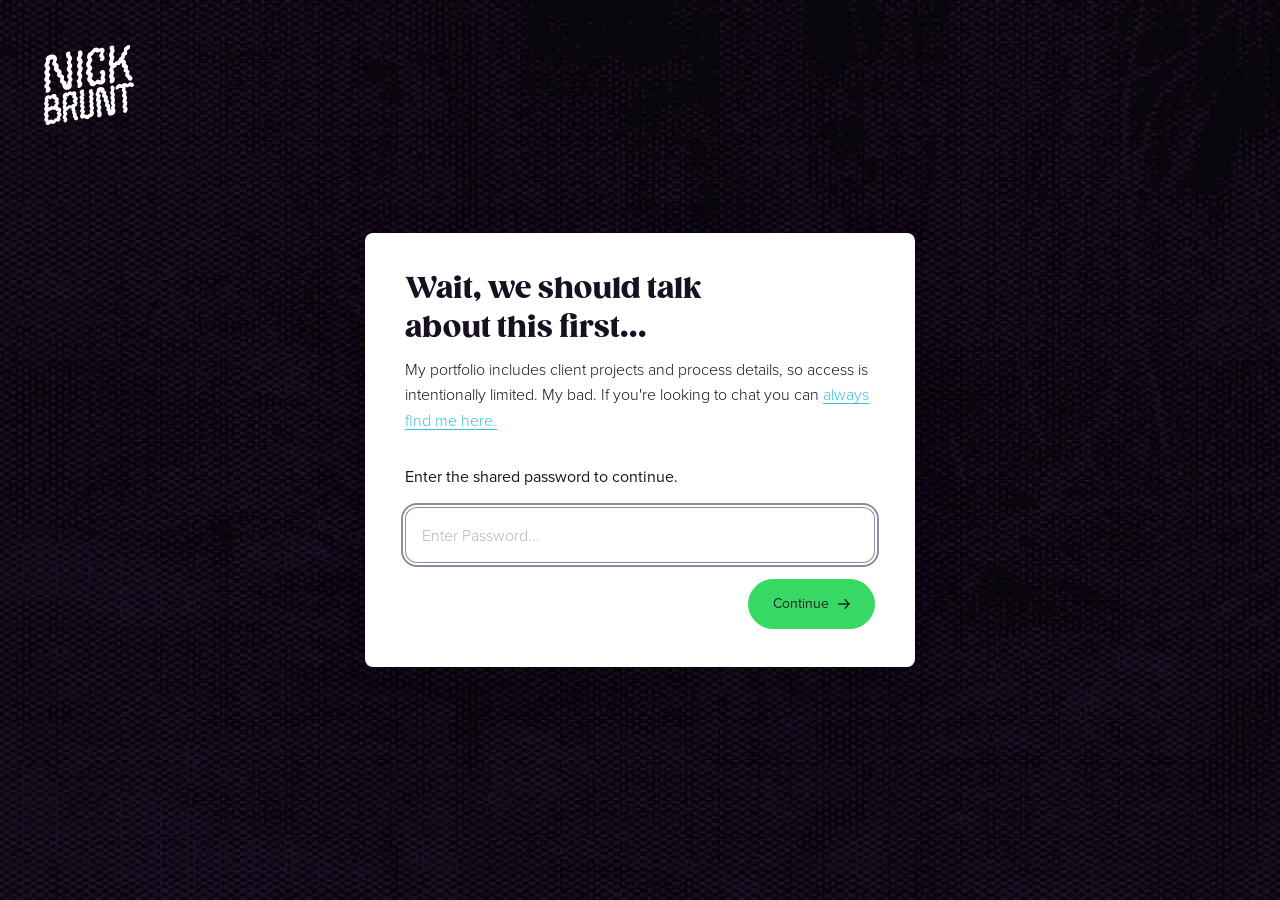
==== commit 9fefca36: "breakpoint fixes" ====
--- a/casestudy-bleacher-report.html
+++ b/casestudy-bleacher-report.html
@@ -35,13 +35,18 @@
 
 <body class="interior">
 
-  <nav class="cs-nav">
+  <nav class="cs-nav" aria-label="Case studies">
     <div class="cs-left">
-      <a href="index.html"><img src="./imgs/arrows_back_light.svg" class="cs-back" /></a>
-      <a href="index.html"><img src="./logos/nb_logo_horiz.svg" class="cs-logo" /></a>
+      <a href="index.html" aria-label="Back to home"><img src="./imgs/arrows_back_light.svg" class="cs-back" alt="" aria-hidden="true" /></a>
+      <a href="index.html" aria-label="Nick Brunt home"><img src="./logos/nb_logo_horiz.svg" class="cs-logo" alt="Nick Brunt" /></a>
     </div>
 
-    <div class="cs-right">
+    <button class="cs-menu-toggle" type="button" aria-expanded="false" aria-controls="caseStudyNavLinks" aria-label="Open case study navigation">
+      <img class="cs-menu-icon cs-menu-icon-open" src="./imgs/icons_hamburger_light.svg" alt="" aria-hidden="true" />
+      <img class="cs-menu-icon cs-menu-icon-close" src="./imgs/icons_cross_light.svg" alt="" aria-hidden="true" />
+    </button>
+
+    <div class="cs-right" id="caseStudyNavLinks">
       <a class="cs-btn blue-active" href="casestudy-bleacher-report.html">Bleacher Report</a>
       <a class="cs-btn green" href="casestudy-jim-henson-cbc-kids.html">Jim Henson + CBC Kids</a>
       <a class="cs-btn yellow" href="casestudy-nick-animation.html">Nick Animation</a>
--- a/style.css
+++ b/style.css
@@ -12,7 +12,7 @@
   --nb-color-background-alternate:#110b18;
   --nb-color-background-nav-shrink:rgba(10,8,14,.9);
   --nb-color-background-nav-shrink-mobile:rgba(14,9,20,.82);
-  --nb-color-background-sound:rgba(0,0,0,.55);
+  --nb-color-background-nav-overlay:rgba(23,16,32,.8);
   --nb-color-contact-video-scrim:rgba(14,9,20,.42);
   --nb-color-text-inverse:#f5f5f0;
   --nb-color-text-inverse-subtle:rgba(245,245,240,.72);
@@ -24,7 +24,6 @@
   --nb-color-border-card:rgba(37,37,37,.15);
   --nb-color-border-light:#d9d9d9;
   --nb-color-border-focus:rgba(104,90,122,.72);
-  --nb-color-border-sound:rgba(255,255,255,.35);
   --nb-color-surface-card:#f5f5f0;
   --nb-color-surface-page:#fff;
   --nb-color-surface-muted:#fafafa;
@@ -79,7 +78,7 @@
   --nb-layout-home-hero-logo-center-y:calc(var(--nb-layout-home-hero-min-height) / 2);
   --nb-layout-home-hero-tablet-media-height:clamp(520px,67vw,700px);
   --nb-layout-home-hero-mobile-media-height:500px;
-  --nb-layout-home-hero-compact-media-height:calc(var(--nb-layout-home-hero-mobile-media-height));
+  --nb-layout-home-hero-compact-media-height:var(--nb-layout-home-hero-mobile-media-height);
   --nb-layout-case-study-container-width:1140px;
   --nb-layout-case-study-column-width:900px;
   --nb-layout-case-study-essay-width:760px;
@@ -138,7 +137,7 @@
   --nb-space-password-card-padding:var(--nb-space-password-card-padding-block-start) var(--nb-space-password-card-padding-inline) var(--nb-space-password-card-padding-block-end);
   --nb-space-password-card-padding-mobile:var(--nb-space-password-card-padding-block-start) var(--nb-space-password-card-padding-inline-mobile) var(--nb-space-password-card-padding-block-end);
   --nb-space-hero-copy-x-mobile:var(--nb-space-section-x-tablet);
-  --nb-space-hero-copy-y-mobile:32px;
+  --nb-space-hero-copy-y-mobile:52px;
   --nb-space-hero-copy-bottom-mobile:var(--nb-space-section-y-mobile-roomy);
 
   /* Component sizing tokens */
@@ -166,6 +165,7 @@
   --nb-component-nav-case-shrink-height:54px;
   --nb-component-nav-pill-height:32px;
   --nb-component-nav-pill-height-shrink:28px;
+  --nb-component-nav-menu-icon-height:38px;
 
   /* Shape and stroke tokens */
   --nb-radius-card:6px;
@@ -199,17 +199,8 @@
 img{max-width:100%}
 video{max-width:100%;height:auto}
 
-.flex{display:flex}
-.flex-start{justify-content:flex-start}
-.flex-center{justify-content:center}
-.flex-end{justify-content:flex-end}
-.flex-top{align-items:flex-start}
-.flex-middle{align-items:center}
-.flex-bottom{align-items:flex-end}
-.row{flex-direction:row}
-.col{flex-direction:column}
 .link-block{display:block;color:inherit;text-decoration:none}
-.cta-button,.password-gate button{
+.nb-button{
   display:inline-flex;
   align-items:center;
   justify-content:center;
@@ -228,8 +219,9 @@
   transition:background-color .2s ease,border-color .2s ease,transform .2s ease;
 }
 .cta-button{width:max-content;margin:18px 0 0 auto}
-.cta-button img,.password-gate button img{height:10px;width:auto;max-width:none}
-.cta-button:hover,.password-gate button:hover{background:var(--nb-color-accent-yellow);border-color:var(--nb-color-accent-yellow);transform:translateY(-1px)}
+.nb-button img{height:10px;width:auto;max-width:none}
+.nb-button:hover{background:var(--nb-color-accent-yellow);border-color:var(--nb-color-accent-yellow);transform:translateY(-1px)}
+.nb-button:disabled{cursor:wait;opacity:.68;transform:none}
 
 html.auth-lock{background:var(--nb-color-background-section) var(--nb-image-section-background) center/cover no-repeat fixed}
 html.auth-lock body{
@@ -248,6 +240,12 @@
   clip:rect(0,0,0,0)!important;
   white-space:nowrap!important;
   border:0!important;
+}
+.svg-filters{
+  position:absolute;
+  width:0;
+  height:0;
+  overflow:hidden;
 }
 .password-gate{
   position:fixed;
@@ -322,12 +320,11 @@
 .password-gate input::placeholder{
   color:var(--nb-color-placeholder);
 }
-.password-gate button{
+.password-gate .nb-button{
   align-self:flex-end;
   min-width:124px;
   margin-top:4px;
 }
-.password-gate button:disabled{cursor:wait;opacity:.68;transform:none}
 .password-gate-message{
   min-height:20px;
   font-size:var(--nb-type-meta-size);
@@ -336,7 +333,7 @@
 }
 .password-gate-message:empty{display:none}
 
-.password-gate input:focus-visible,.password-gate button:focus-visible{outline:2px solid var(--nb-color-border-focus);outline-offset:2px}
+.password-gate input:focus-visible,.password-gate .nb-button:focus-visible{outline:2px solid var(--nb-color-border-focus);outline-offset:2px}
 
 /* Persistent home logo */
 .nav{
@@ -371,6 +368,17 @@
   top:calc(var(--nb-component-nav-case-height) / 2);
   height:var(--nb-component-logo-home-shrink-height);
   max-height:var(--nb-component-logo-home-shrink-height);
+}
+.logo-worm{pointer-events:none}
+.nav:not(.shrink) .logo-worm{
+  filter:url("#nb-logo-worm");
+}
+.nav.shrink .logo-worm{
+  filter:none;
+  pointer-events:auto;
+}
+.nav.shrink .logo-worm:hover{
+  filter:url("#nb-logo-worm");
 }
 
 /* Case-study navigation */
@@ -420,6 +428,38 @@
 }
 .cs-logo{height:var(--nb-component-logo-case-height);transition:height .3s ease}
 .cs-back{height:var(--nb-component-back-height);transition:height .3s ease}
+.cs-menu-toggle{
+  display:none;
+  position:relative;
+  width:var(--nb-component-nav-menu-icon-height);
+  height:var(--nb-component-nav-menu-icon-height);
+  padding:0;
+  border:0;
+  background:transparent;
+  cursor:pointer;
+}
+.cs-menu-icon{
+  position:absolute;
+  top:50%;
+  left:50%;
+  height:var(--nb-component-nav-menu-icon-height);
+  width:auto;
+  max-width:none;
+  transform:translate(-50%,-50%) rotate(0deg) scale(1);
+  transition:opacity .24s ease,transform .34s cubic-bezier(.16,1,.3,1);
+}
+.cs-menu-icon-close{
+  opacity:0;
+  transform:translate(-50%,-50%) rotate(-12deg) scale(.74);
+}
+.cs-nav.mobile-open .cs-menu-icon-open{
+  opacity:0;
+  transform:translate(-50%,-50%) rotate(12deg) scale(.74);
+}
+.cs-nav.mobile-open .cs-menu-icon-close{
+  opacity:1;
+  transform:translate(-50%,-50%) rotate(0deg) scale(1);
+}
 .cs-nav.shrink{background:var(--nb-color-background-nav-shrink);backdrop-filter:saturate(1.2) blur(8px);min-height:var(--nb-component-nav-case-shrink-height);padding:8px var(--nb-space-gap-stack)}
 .cs-nav.shrink .cs-logo{height:var(--nb-component-logo-case-shrink-height)}
 .cs-nav.shrink .cs-back{height:var(--nb-component-back-shrink-height)}
@@ -448,7 +488,7 @@
 .logosoupwrapper{display:flex;flex-wrap:wrap;align-items:center;width:100%;gap:var(--nb-space-gap-stack)}
 .logosoupwrapper img{max-width:150px;object-fit:contain}
 
-.section,.section-fullwidth{
+.section{
   display:flex;
   flex-direction:row;
   gap:var(--nb-space-gap);
@@ -512,6 +552,7 @@
 }
 .contact-copy{
   align-items:center;
+  justify-content:center;
   padding-block:var(--nb-space-contact-copy-y);
 }
 .contact-showcase{
@@ -555,9 +596,9 @@
 
 .casestudy{width:100%}
 .casestudy-entry{width:100%;border-radius:var(--nb-radius-card) var(--nb-radius-card) 0 0;background-size:cover;background-position:center;overflow:hidden}
-.casestudy-entry-wrap{padding:var(--nb-space-card-media-padding);position:relative;display:flex;height:var(--nb-component-card-media-height-desktop);overflow:hidden}
+.casestudy-entry-wrap{padding:var(--nb-space-card-media-padding);position:relative;display:flex;align-items:center;justify-content:center;height:var(--nb-component-card-media-height-desktop);overflow:hidden}
 .casestudy-entry-wrap>img{max-width:none}
-.casestudy-label{background:var(--nb-color-surface-card);width:100%;min-height:var(--nb-component-card-label-height);border-radius:0 0 var(--nb-radius-card) var(--nb-radius-card);padding:0 var(--nb-space-card-padding-x);display:flex;flex-flow:row wrap;align-content:center;align-items:flex-end;justify-content:flex-start;gap:12px 18px;text-align:left}
+.casestudy-label{background:var(--nb-color-surface-card);width:100%;min-height:var(--nb-component-card-label-height);border-radius:0 0 var(--nb-radius-card) var(--nb-radius-card);padding:22px var(--nb-space-card-padding-x);display:flex;flex-flow:row wrap;align-content:flex-start;align-items:flex-end;justify-content:flex-start;gap:12px 18px;text-align:left}
 .casestudy-brand{flex:0 0 100%;line-height:0}
 .casestudy-brand img{display:block;max-width:100%;height:auto}
 .casestudy-copy{flex:1 1 230px;min-width:0}
@@ -565,7 +606,7 @@
 .casestudy-read-more{display:inline-flex;align-items:center;gap:7px;margin-left:auto;color:var(--nb-color-case-study-copy);font-family:var(--nb-font-body-strong);font-size:var(--nb-type-meta-size);line-height:var(--nb-type-meta-line-height);white-space:nowrap}
 .casestudy-read-more img{height:10px;width:auto;max-width:none;margin:0}
 .casestudy-highlight-wrap{position:absolute;right:var(--nb-space-card-media-padding);top:var(--nb-space-card-media-padding);width:min(220px,calc(100% - (var(--nb-space-card-media-padding) * 2)));display:flex;flex-direction:column;align-items:flex-end;gap:3px}
-.casestudy-highlight{background:var(--nb-color-surface-page);font-size:var(--nb-type-meta-size);color:var(--nb-color-text-ink);padding:0 12px;border-radius:var(--nb-radius-pill);height:var(--nb-component-award-height);display:flex;gap:8px;white-space:nowrap}
+.casestudy-highlight{background:var(--nb-color-surface-page);font-size:var(--nb-type-meta-size);color:var(--nb-color-text-ink);padding:0 12px;border-radius:var(--nb-radius-pill);height:var(--nb-component-award-height);display:flex;align-items:center;gap:8px;white-space:nowrap}
 .highlight-webby{background-image:url('./imgs/webbybg.png');background-size:cover}
 .highlight-w3{background-image:url('./imgs/w3bg.jpg');background-size:cover}
 .casestudy-bg-br{background-image:url('./imgs/casestudy-bg-br.jpg')}
@@ -631,7 +672,6 @@
 .float-right{float:right;width:50%;max-width:450px;margin:6px 0 12px var(--nb-space-gap-stack);border-radius:var(--nb-radius-card)}
 .clearfix::after{content:"";display:block;clear:both;margin:0 0 2rem}
 
-.sound-btn{position:absolute;left:16px;bottom:16px;z-index:2;background:var(--nb-color-background-sound);color:var(--nb-color-surface-page);border:var(--nb-stroke-width-default) solid var(--nb-color-border-sound);padding:8px 10px;border-radius:var(--nb-radius-pill);font-size:12px;line-height:1;cursor:pointer}
 a:focus-visible,button:focus-visible,.cs-btn:focus-visible{outline:2px solid var(--nb-color-surface-page);outline-offset:2px}
 body.interior a:focus-visible{outline-color:var(--nb-color-text-strong)}
 
@@ -640,7 +680,7 @@
 }
 
 @media (max-width:1224px){
-  .section,.section-fullwidth{flex-wrap:wrap}
+  .section{flex-wrap:wrap}
   #work{grid-template-columns:var(--nb-layout-work-columns-tablet);gap:var(--nb-space-entry-card-gap)}
   .work-card-primary,.work-card-secondary{grid-column:auto}
   .work-services{grid-column:1 / -1}
@@ -655,10 +695,9 @@
 }
 
 @media (max-width:900px){
-  .cs-nav{align-items:center;padding:12px var(--nb-space-nav-x-tablet);gap:14px}
-  .cs-right{gap:8px}
-  .cs-btn{padding:7px 12px;font-size:13px}
   .contact-section{grid-template-columns:var(--nb-layout-contact-columns-stack)}
+  .contact-showcase{order:1}
+  .contact-copy{order:2}
   .cs-container,.cs-wrapper{padding-top:118px;padding-bottom:80px}
   .cs-hero,.cs-two-up,.cs-two-up.reverse,.cs-dot-hero,.cs-process-band{grid-template-columns:1fr}
   .cs-meta-grid{grid-template-columns:repeat(2,minmax(0,1fr))}
@@ -668,7 +707,7 @@
 
 @media (max-width:834px){
   body{font-size:var(--nb-type-body-mobile-size);line-height:var(--nb-type-body-mobile-line-height)}
-  .section,.section-fullwidth{flex-direction:column;gap:var(--nb-space-gap-stack);padding:var(--nb-space-section-y-min) var(--nb-space-section-x-tablet)}
+  .section{flex-direction:column;gap:var(--nb-space-gap-stack);padding:var(--nb-space-section-y-min) var(--nb-space-section-x-tablet)}
   #work{grid-template-columns:var(--nb-layout-work-columns-stack)}
   .work-services{grid-column:auto}
   .contact-section{padding-block:var(--nb-inset-full);padding-inline-end:var(--nb-inset-full)}
@@ -686,21 +725,69 @@
   .casestudy-label{padding:22px var(--nb-space-card-padding-x-compact)}
   .casestudy-highlight-wrap{align-items:flex-start;right:auto;left:var(--nb-space-card-media-padding)}
   .logosoupwrapper{gap:18px}
-  .cs-left{gap:10px}
-  .cs-logo{height:var(--nb-component-logo-case-height-tablet)}
-  .cs-back{height:var(--nb-component-back-height-tablet)}
+}
+
+@media (max-width:900px){
+  .cs-nav,.cs-nav.shrink{min-height:var(--nb-component-nav-case-height-mobile);padding:17px 20px;background:var(--nb-color-background-section);backdrop-filter:none}
+  .cs-left{gap:9px}
+  .cs-logo,.cs-nav.shrink .cs-logo{height:var(--nb-component-logo-case-height-tablet)}
+  .cs-back,.cs-nav.shrink .cs-back{height:var(--nb-component-back-shrink-height)}
+  .cs-menu-toggle{display:inline-flex;align-items:center;justify-content:center;flex:0 0 var(--nb-component-nav-menu-icon-height);order:2}
+  .cs-right{
+    position:fixed;
+    top:var(--nb-component-nav-case-height-mobile);
+    left:0;
+    right:0;
+    bottom:0;
+    width:auto;
+    display:flex;
+    flex-direction:column;
+    align-items:stretch;
+    gap:var(--nb-space-gap-stack);
+    padding:64px 20px;
+    overflow-y:auto;
+    background:var(--nb-color-background-nav-overlay);
+    opacity:0;
+    visibility:hidden;
+    pointer-events:none;
+    overscroll-behavior:contain;
+    transform:translateY(-10px) scaleY(.96);
+    transform-origin:top;
+    clip-path:inset(0 0 100% 0);
+    transition:clip-path .34s cubic-bezier(.16,1,.3,1),opacity .24s ease,transform .34s cubic-bezier(.16,1,.3,1),visibility 0s linear .34s;
+  }
+  .cs-nav.mobile-open .cs-right{
+    opacity:1;
+    visibility:visible;
+    pointer-events:auto;
+    transform:translateY(0) scaleY(1);
+    clip-path:inset(0);
+    transition-delay:0s;
+  }
+  .cs-btn,.cs-nav.shrink .cs-btn{
+    width:100%;
+    height:54px;
+    min-height:54px;
+    justify-content:center;
+    padding:16px;
+    border:0;
+    border-radius:0;
+    font-size:18px;
+    line-height:1.2;
+  }
+  body.cs-menu-open{overflow:hidden}
 }
 
 @media (max-width:520px){
   :root{--nb-layout-copy-max:100%}
-  .section,.section-fullwidth{gap:var(--nb-space-gap-stack-mobile-roomy);padding:var(--nb-space-section-y-mobile-roomy) var(--nb-space-hero-copy-x-mobile)}
+  .section{gap:var(--nb-space-gap-stack-mobile-roomy);padding:var(--nb-space-section-y-mobile-roomy) var(--nb-space-hero-copy-x-mobile)}
   #work{gap:var(--nb-space-gap-stack-mobile-roomy)}
   .site-footer{padding:0 var(--nb-space-section-x-mobile)}
   .password-gate{align-items:flex-start;padding-top:124px;padding-bottom:32px}
   .password-gate-logo{top:30px;left:30px;width:76px}
   .password-gate-card{padding:var(--nb-space-password-card-padding-mobile)}
   .password-gate-card h1{font-size:var(--nb-type-display-mobile-size);line-height:var(--nb-type-display-mobile-line-height);max-width:20ch}
-  .password-gate button{width:100%}
+  .password-gate .nb-button{width:100%}
   .heroimage{min-height:var(--nb-layout-home-hero-compact-media-height)}
   .nav{height:var(--nb-layout-home-hero-compact-media-height)}
   .logo{top:calc(var(--nb-layout-home-hero-compact-media-height) / 2)}
@@ -713,8 +800,6 @@
   .casestudy-entry-wrap{height:var(--nb-component-card-media-height-mobile);padding:var(--nb-space-card-media-padding-mobile)}
   .casestudy-brand img{max-width:80%}
   .myservices{padding:22px var(--nb-space-gap-stack)}
-  .cs-nav{min-height:var(--nb-component-nav-case-height-mobile);padding:10px var(--nb-space-nav-x-mobile)}
-  .cs-right{width:100%}
   .cs-container,.cs-wrapper{padding-top:102px;padding-left:20px;padding-right:20px}
   .cs-hero-media{min-height:300px}
   .cs-meta-grid{grid-template-columns:1fr}
@@ -724,5 +809,6 @@
 
 @media (prefers-reduced-motion:reduce){
   *{animation:none!important;transition:none!important;scroll-behavior:auto!important}
+  .logo-worm{filter:none!important}
   .hero-video,.contact-video{display:none}
 }
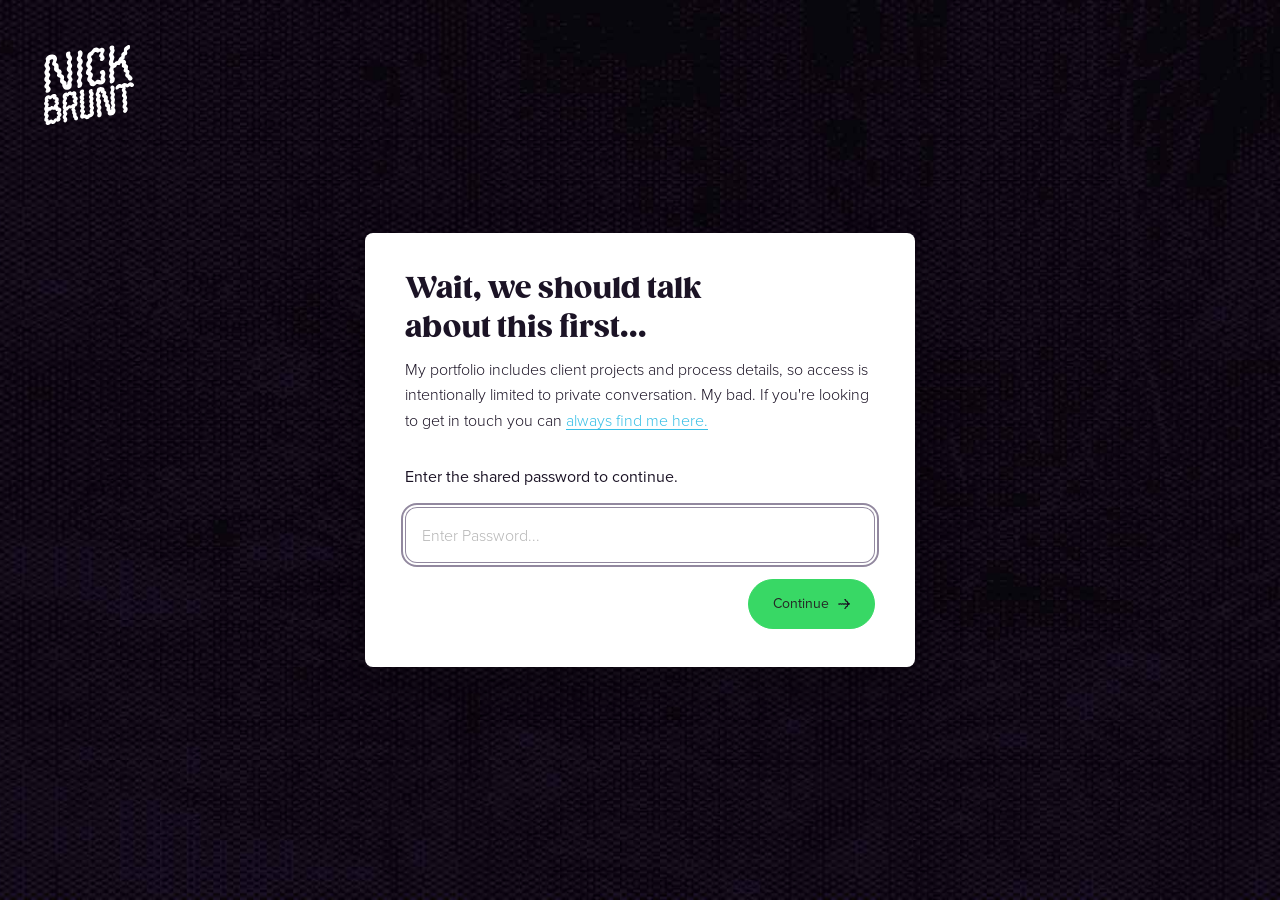
==== commit 97125f71: "style tweaks/case study content" ====
--- a/casestudy-bleacher-report.html
+++ b/casestudy-bleacher-report.html
@@ -48,10 +48,10 @@
 
     <div class="cs-right" id="caseStudyNavLinks">
       <a class="cs-btn blue-active" href="casestudy-bleacher-report.html">Bleacher Report</a>
-      <a class="cs-btn green" href="casestudy-jim-henson-cbc-kids.html">Jim Henson + CBC Kids</a>
-      <a class="cs-btn yellow" href="casestudy-nick-animation.html">Nick Animation</a>
+      <a class="cs-btn yellow" href="casestudy-sesame-workshop.html">Sesame Workshop</a>
+      <a class="cs-btn blue" href="casestudy-IBM.html">IBM</a>
       <a class="cs-btn orange" href="casestudy-MTV.html">MTV</a>
-      <a class="cs-btn blue" href="casestudy-IBM.html">IBM</a>
+      <a class="cs-btn green" href="casestudy-jim-henson-cbc-kids.html">Dotopedia</a>
     </div>
   </nav>
 
@@ -61,83 +61,70 @@
     <div>
       <p class="cs-kicker">Bleacher Report / Warner Bros. Discovery</p>
       <h1 class="cs">Taking a sports product from 1.0 to 2.0 without losing what made it fast.</h1>
-      <p>Bleacher Report was already a product with a point of view: loud, current, fan-first, and built around the velocity of sports culture. My job was to help modernize that experience across web and mobile while keeping the thing people came for intact.</p>
-      <p>I joined for a four-year stretch as a Senior UX Designer, working inside a large Warner Bros. Discovery sports organization with product, engineering, editorial, brand, and design system partners.</p>
+      <p>Bleacher Report already had a clear product voice: fast, current, fan-first, and built around sports culture. My work was to modernize the web and app experience without sanding that edge down.</p>
+      <p>I worked as a Senior UX Designer for four years with product, engineering, editorial, brand, and design system partners inside Warner Bros. Discovery Sports.</p>
     </div>
     <div class="cs-hero-media">
       <img src="./imgs/casestudy-img-br.png" alt="Bleacher Report mobile and desktop product mockups" />
     </div>
   </section>
 
-  <section class="cs-meta-grid" aria-label="Project details">
-    <div class="cs-meta-card">
-      <b>Role</b>
-      <p>Senior UX Designer</p>
+  <section class="cs-essay-with-media">
+    <div class="cs-essay">
+      <h2 class="cs">The work was bigger than a redesign.</h2>
+      <p>On paper, this was a redesign of the Bleacher Report website and app. In practice, it was a product maturity project: new surfaces, tight timelines, a large team, and a design system built for daily product work. That changed how the team made decisions as much as how the interface looked.</p>
+      <p>The useful work was turning unclear product ideas into flows, flows into decisions, and decisions into front-end-ready design. The goal was to make the next step clear for designers, engineers, product partners, and stakeholders.</p>
+
+      <h2 class="cs">My role was to keep the work clear and moving.</h2>
+      <p>I worked across concept development, interaction design, presentation, and production design. Some projects were mine to drive; others meant joining a larger effort, finding the missing structure, and making the system easier to use. The work was strongest when complexity became legible before it reached implementation.</p>
+      <p>Sports adds pressure: live moments, editorial urgency, personalization, platform differences, and fan behavior all create edge cases. The work had to be direct enough for fast use and strong enough to hold at scale. That meant designing for normal states, urgent states, and the awkward states between them.</p>
     </div>
-    <div class="cs-meta-card">
-      <b>Organization</b>
-      <p>Bleacher Report, Warner Bros. Discovery</p>
+    <div class="cs-essay-visuals" aria-hidden="true">
+      <div class="cs-essay-visual cs-essay-visual-square">
+        <img src="./imgs/casestudy-bg-br.jpg" alt="" />
+      </div>
     </div>
-    <div class="cs-meta-card">
-      <b>Scope</b>
-      <p>iOS, Android, bleacherreport.com, and BR Stadium</p>
-    </div>
-    <div class="cs-meta-card">
-      <b>Outcome</b>
-      <p>BR 2.0 shipped; bleacherreport.com won a Webby for Best Sports Website</p>
-    </div>
-  </section>
-
-  <section class="cs-essay">
-    <h2 class="cs">The work was bigger than a redesign.</h2>
-    <p>On paper, the assignment was a redesign of the Bleacher Report website and app. In practice, it was a product maturity project. The team was moving a known experience into its next generation, and that meant the design work had to solve for more than screens.</p>
-    <p>There were major product surfaces to rethink, a constrained timeline, a large team to coordinate with, and a design system that needed to become durable enough for daily use. The useful work happened in the middle of all of that: turning unclear product ideas into flows, flows into decisions, and decisions into frontend-ready design.</p>
-
-    <h2 class="cs">My role was to keep things moving without making them shallow.</h2>
-    <p>I worked across concept development, interaction design, presentation, and production design. Some projects were mine to drive directly. Others required joining a larger effort, finding the missing pieces, and making the design system or product flow clearer for everyone around it.</p>
-    <p>That kind of work is not always glamorous, but it is the stuff that makes big products hold together. A sports product has a lot of edge cases: live moments, editorial urgency, personalization, platform differences, and fan behavior that does not politely wait for a clean IA diagram.</p>
   </section>
 
   <section class="cs-two-up">
     <div class="cs-list-panel">
       <h2 class="cs">What I was responsible for</h2>
       <ul>
-        <li>Generated end-to-end flows for new product concepts</li>
-        <li>Designed major portions of the app experience across iOS and Android</li>
-        <li>Led the redesign of bleacherreport.com</li>
-        <li>Presented concepts and design rationale to cross-functional teams</li>
-        <li>Worked interdepartmentally with product, engineering, editorial, and brand partners</li>
-        <li>Managed my own projects within a larger redesign program</li>
-        <li>Contributed to BR Stadium, the design system now used by other parts of WBD Sports</li>
+        <li>Developed end-to-end flows for new product concepts</li>
+        <li>Designed app experiences across iOS and Android</li>
+        <li>Led UX for the bleacherreport.com redesign</li>
+        <li>Presented concepts and rationale to cross-functional teams</li>
+        <li>Worked with product, engineering, editorial, brand, and design-system partners</li>
+        <li>Contributed to BR Stadium, the design system adopted across WBD Sports</li>
       </ul>
     </div>
     <div>
       <h2 class="cs">A design system that had to survive real product work.</h2>
-      <p>BR Stadium became an important part of the work because the redesign needed more than a visual refresh. The product needed reusable decisions: components, patterns, platform behaviors, and enough structure that designers could move quickly without inventing the same thing five different ways.</p>
-      <p>Stadium was large, detailed, and deeply tied to Figma. My contribution was not just using the system, but helping shape product work in a way that made the system stronger. A good design system should reduce negotiation, not creativity. It should make the right thing easier to do repeatedly.</p>
+      <p>BR Stadium mattered because the redesign needed more than new screens. It needed reusable decisions: components, patterns, platform behaviors, and enough structure for designers to move quickly.</p>
+      <p>My contribution was shaping product work so the system became clearer and more useful. A good design system should reduce unnecessary negotiation while leaving room for product thinking.</p>
     </div>
   </section>
 
-  <div class="cs-wide">
+  <div class="cs-wide cs-wide-short">
     <img src="./imgs/casestudy-bg-br.jpg" alt="Bleacher Report visual background" />
   </div>
+
+  <p class="cs-pull cs-pull-compact">Redesign should preserve what works, then give it a stronger system.</p>
 
   <section class="cs-two-up reverse">
     <div>
       <h2 class="cs">The website redesign was the clearest expression of the shift.</h2>
-      <p>Leading the redesign of bleacherreport.com meant thinking about the web as its own product, not just a reflection of the app. The site had to carry the energy of Bleacher Report, support fast-moving editorial needs, and feel modern without becoming precious.</p>
-      <p>The work involved shaping the experience from the product level down into page structures, interaction patterns, and final interface design. I cared a lot about keeping the experience scannable, direct, and resilient, because sports fans are not browsing in a calm vacuum. They are reacting to games, trades, arguments, clips, rumors, and whatever just happened five seconds ago.</p>
+      <p>Leading bleacherreport.com meant treating the web as its own product, not a mirror of the app. The site had to support editorial velocity, carry the BR voice, and stay easy to scan.</p>
+      <p>The work moved from product framing into page structures, interaction patterns, and final UI. The goal was a web experience that felt current without slowing people down.</p>
     </div>
-    <div class="cs-image-card">
+    <div class="cs-image-card cs-logo-card">
       <img src="./logos/br_wbd.svg" alt="Bleacher Report and Warner Bros. Discovery logos" />
     </div>
   </section>
 
-  <p class="cs-pull">Good redesign work is not about making the old thing disappear. It is about finding the strongest parts of the product and giving them a better system to live in.</p>
-
-  <section class="cs-impact">
+  <section class="cs-impact cs-impact-soft">
     <h2 class="cs">What shipped</h2>
-    <p>The broader program helped launch BR 2.0 across iOS and Android, along with the redesigned bleacherreport.com. The website went on to win a Webby Award for Best Sports Website, which was a nice public signal for a lot of very practical product work.</p>
+    <p>The program shipped BR 2.0 across iOS and Android and the redesigned bleacherreport.com. The site later won a Webby Award for Best Sports Website, a public marker for practical product work.</p>
     <ul>
       <li>Launched redesigned Bleacher Report mobile app experiences</li>
       <li>Launched the redesigned bleacherreport.com</li>
--- a/style.css
+++ b/style.css
@@ -8,7 +8,7 @@
   /* Color tokens */
   --nb-color-background-hero:#0e0914;
   --nb-color-background-footer:#08050c;
-  --nb-color-background-section:#171020;
+  --nb-color-background-section:#1b1325;
   --nb-color-background-alternate:#110b18;
   --nb-color-background-nav-shrink:rgba(10,8,14,.9);
   --nb-color-background-nav-shrink-mobile:rgba(14,9,20,.82);
@@ -150,7 +150,7 @@
   --nb-component-logo-home-shrink-center-offset:31px;
   --nb-component-logo-home-shrink-center-offset-mobile:29px;
   --nb-component-logo-case-height:24px;
-  --nb-component-logo-case-height-tablet:24px;
+  --nb-component-logo-case-height-tablet:20px;
   --nb-component-logo-case-shrink-height:20px;
   --nb-component-back-height:14px;
   --nb-component-back-height-tablet:14px;
@@ -161,7 +161,7 @@
   --nb-component-card-label-height:125px;
   --nb-component-award-height:26px;
   --nb-component-nav-case-height:84px;
-  --nb-component-nav-case-height-mobile:72px;
+  --nb-component-nav-case-height-mobile:64px;
   --nb-component-nav-case-shrink-height:54px;
   --nb-component-nav-pill-height:32px;
   --nb-component-nav-pill-height-shrink:28px;
@@ -428,6 +428,7 @@
 }
 .cs-logo{height:var(--nb-component-logo-case-height);transition:height .3s ease}
 .cs-back{height:var(--nb-component-back-height);transition:height .3s ease}
+.cs-logo,.cs-back,.cs-menu-icon{display:block}
 .cs-menu-toggle{
   display:none;
   position:relative;
@@ -601,6 +602,7 @@
 .casestudy-label{background:var(--nb-color-surface-card);width:100%;min-height:var(--nb-component-card-label-height);border-radius:0 0 var(--nb-radius-card) var(--nb-radius-card);padding:22px var(--nb-space-card-padding-x);display:flex;flex-flow:row wrap;align-content:flex-start;align-items:flex-end;justify-content:flex-start;gap:12px 18px;text-align:left}
 .casestudy-brand{flex:0 0 100%;line-height:0}
 .casestudy-brand img{display:block;max-width:100%;height:auto}
+.casestudy-brand img.casestudy-brand-logo-compact{height:32px;width:auto;max-width:100%}
 .casestudy-copy{flex:1 1 230px;min-width:0}
 .casestudy-label p{font-size:var(--nb-type-meta-size);margin:0;line-height:var(--nb-type-meta-line-height);color:var(--nb-color-case-study-copy);max-width:none}
 .casestudy-read-more{display:inline-flex;align-items:center;gap:7px;margin-left:auto;color:var(--nb-color-case-study-copy);font-family:var(--nb-font-body-strong);font-size:var(--nb-type-meta-size);line-height:var(--nb-type-meta-line-height);white-space:nowrap}
@@ -613,8 +615,9 @@
 .casestudy-bg-ncaa{background-image:url('./imgs/casestudy-bg-ncaa.jpg')}
 .casestudy-bg-dot{background-image:url('./imgs/casestudy-bg-dot.jpg')}
 .casestudy-bg-nick{background-image:url('./imgs/casestudy-bg-nick.jpg')}
+.casestudy-bg-sesame{background-image:url('./imgs/casestudy-bg-sesame.png')}
 .casestudy-bg-mtv{background-image:linear-gradient(135deg,var(--nb-color-mtv-overlay-start),var(--nb-color-mtv-overlay-end)),url('./imgs/casestudy-bg-mtv.jpg')}
-.casestudy-bg-ibm{background:radial-gradient(circle at 18% 22%,var(--nb-color-ibm-highlight),var(--nb-color-ibm-highlight-clear) 32%),radial-gradient(circle at 82% 72%,var(--nb-color-ibm-glow),var(--nb-color-ibm-glow-clear) 38%),linear-gradient(135deg,var(--nb-color-ibm-start) 0%,var(--nb-color-ibm-mid) 48%,var(--nb-color-ibm-end) 100%)}
+.casestudy-bg-ibm{background-image:url('./imgs/casestudy-bg-ibm.jpg')}
 .casestudy-bg-mtv .casestudy-entry-wrap>img{filter:drop-shadow(0 12px 22px var(--nb-color-shadow-mtv))}
 .casestudy-bg-ibm .casestudy-entry-wrap>img{filter:drop-shadow(0 10px 18px var(--nb-color-shadow-ibm))}
 .myservices{border:var(--nb-stroke-width-default) solid var(--nb-color-border-subtle);border-radius:var(--nb-radius-panel);padding:var(--nb-space-panel-padding-y) var(--nb-space-panel-padding-x);margin:0 0 14px}
@@ -632,23 +635,44 @@
 .cs-hero h1.cs,.cs-dot-hero h1.cs{font-size:var(--nb-type-display-size);line-height:var(--nb-type-display-desktop-line-height);margin:0 0 24px}
 .cs-hero p{font-size:var(--nb-type-case-hero-body-size);line-height:1.62}
 .cs-hero-media{background:var(--nb-color-background-section);background-image:url('./imgs/casestudy-bg-br.jpg');background-position:center;background-size:cover;border-radius:var(--nb-radius-panel);padding:clamp(22px,4vw,44px);min-height:420px;display:flex;align-items:center;justify-content:center}
+.cs-hero-media-dot{background-image:url('./imgs/casestudy-bg-dot.jpg')}
+.cs-hero-media-sesame{background:var(--nb-color-surface-card);border:var(--nb-stroke-width-default) solid var(--nb-color-border-card)}
 .cs-hero-media img{width:100%;max-height:390px;object-fit:contain}
+.cs-hero-media.cs-hero-media-sesame img{width:min(70%,400px)}
 .cs-meta-grid{display:grid;grid-template-columns:repeat(4,minmax(0,1fr));gap:14px;margin:0 0 56px}
 .cs-meta-card,.cs-callout{border:var(--nb-stroke-width-default) solid var(--nb-color-border-light);border-radius:var(--nb-radius-panel);padding:22px;background:var(--nb-color-surface-muted)}
 .cs-meta-card b,.cs-callout b{display:block;font-family:var(--nb-font-body-strong);margin:0 0 8px}
 .cs-meta-card p,.cs-callout p{font-size:var(--nb-type-card-body-size);line-height:1.45;margin:0;color:var(--nb-color-text-card)}
 .cs-essay{max-width:var(--nb-layout-case-study-essay-width);margin:0 auto 54px}
 .cs-essay h2.cs{margin-top:42px}
+.cs-essay-with-media{display:grid;grid-template-columns:minmax(280px,440px) minmax(0,1fr);gap:clamp(28px,5vw,64px);align-items:start;margin:0 0 54px}
+.cs-essay-with-media .cs-essay{grid-column:2;grid-row:1;max-width:none;margin:0}
+.cs-essay-with-media .cs-essay h2.cs:first-child{margin-top:0}
+.cs-essay-visuals{grid-column:1;grid-row:1;display:grid;gap:18px;justify-items:start;align-items:start;padding-top:8px}
+.cs-essay-with-media.media-right{grid-template-columns:minmax(0,1fr) minmax(280px,440px)}
+.cs-essay-with-media.media-right .cs-essay{grid-column:1}
+.cs-essay-with-media.media-right .cs-essay-visuals{grid-column:2;justify-items:end}
+.cs-essay-visual{background:var(--nb-color-surface-card);border:var(--nb-stroke-width-default) solid var(--nb-color-border-card);border-radius:var(--nb-radius-panel);box-shadow:var(--nb-shadow-card-soft);overflow:hidden;display:flex;align-items:center;justify-content:center}
+.cs-essay-visual img{width:100%;height:100%;object-fit:cover;display:block}
+.cs-essay-visual-square{width:min(100%,440px);aspect-ratio:1/1}
 .cs-two-up{display:grid;grid-template-columns:minmax(0,.85fr) minmax(0,1.15fr);gap:clamp(24px,5vw,56px);align-items:start;margin:56px 0}
 .cs-two-up.reverse{grid-template-columns:minmax(0,1.15fr) minmax(0,.85fr)}
+.cs-stacked-two-up{display:grid;grid-template-columns:minmax(280px,.82fr) minmax(0,1.18fr);gap:clamp(28px,5vw,56px);align-items:start;margin:56px 0}
+.cs-stack{display:grid;gap:24px}
+.cs-stack-copy{gap:42px}
 .cs-list-panel,.cs-principle{background:var(--nb-color-surface-card);border-radius:var(--nb-radius-panel)}
 .cs-list-panel{padding:28px}
+.cs-feature-panel p{font-size:var(--nb-type-card-body-size);line-height:1.5;margin:0;color:var(--nb-color-text-card)}
 .cs-list-panel ul{margin:0 0 0 18px}
 .cs-image-card,.cs-dot-device{border:var(--nb-stroke-width-default) solid var(--nb-color-border-card);border-radius:var(--nb-radius-panel);box-shadow:var(--nb-shadow-card-soft);display:flex;align-items:center;justify-content:center}
 .cs-image-card{background:var(--nb-color-surface-page);padding:clamp(18px,4vw,34px)}
 .cs-image-card img{width:100%;max-height:420px;object-fit:contain}
+.cs-logo-card{box-shadow:0 6px 17px var(--nb-color-border-card)}
+.cs-logo-card img{width:85%;max-height:120px}
 .cs-pull{font-family:var(--nb-font-display);font-size:var(--nb-type-display-pull-size);line-height:1.18;color:var(--nb-color-text-strong);margin:64px auto;max-width:860px}
+.cs-pull-compact{font-family:var(--nb-font-display);font-size:clamp(1.35rem,2.4vw,2rem);line-height:1.2;text-align:center;margin:0 auto 56px;max-width:820px}
 .cs-impact{background:var(--nb-color-text-strong);color:var(--nb-color-surface-page);border-radius:var(--nb-radius-panel);padding:clamp(28px,5vw,48px);margin:56px 0 0}
+.cs-impact-soft{background:var(--nb-color-background-section)}
 .cs-impact h2,.cs-impact p,.cs-impact li{color:var(--nb-color-surface-page)}
 .cs-impact ul{margin:18px 0 0 20px}
 .cs-dot-hero{display:grid;grid-template-columns:minmax(0,.95fr) minmax(0,1.05fr);gap:clamp(28px,6vw,72px);align-items:center;margin:0 0 60px}
@@ -668,6 +692,7 @@
 .cs-award span{display:block;color:var(--nb-color-text-muted);font-size:var(--nb-type-award-meta-size);line-height:1.4;margin-top:4px}
 .cs-wide{width:100%;margin:48px auto}
 .cs-wide img{width:100%;display:block;border-radius:var(--nb-radius-card)}
+.cs-wide-short img{height:clamp(360px,58vw,660px);object-fit:cover;object-position:center}
 .float-left{float:left;width:50%;max-width:450px;margin:6px var(--nb-space-gap-stack) 12px 0;border-radius:var(--nb-radius-card)}
 .float-right{float:right;width:50%;max-width:450px;margin:6px 0 12px var(--nb-space-gap-stack);border-radius:var(--nb-radius-card)}
 .clearfix::after{content:"";display:block;clear:both;margin:0 0 2rem}
@@ -699,8 +724,11 @@
   .contact-showcase{order:1}
   .contact-copy{order:2}
   .cs-container,.cs-wrapper{padding-top:118px;padding-bottom:80px}
-  .cs-hero,.cs-two-up,.cs-two-up.reverse,.cs-dot-hero,.cs-process-band{grid-template-columns:1fr}
+  .cs-hero,.cs-two-up,.cs-two-up.reverse,.cs-dot-hero,.cs-process-band,.cs-essay-with-media,.cs-stacked-two-up{grid-template-columns:1fr}
   .cs-meta-grid{grid-template-columns:repeat(2,minmax(0,1fr))}
+  .cs-essay-with-media .cs-essay,.cs-essay-visuals{grid-column:auto;grid-row:auto}
+  .cs-essay-visuals,.cs-essay-with-media.media-right .cs-essay-visuals{justify-items:start;padding-top:0}
+  .cs-essay-visual-square{width:min(100%,420px)}
   .cs-principles{grid-template-columns:1fr}
   .float-left,.float-right{float:none;width:100%;max-width:100%;margin:16px 0}
 }
@@ -728,11 +756,11 @@
 }
 
 @media (max-width:900px){
-  .cs-nav,.cs-nav.shrink{min-height:var(--nb-component-nav-case-height-mobile);padding:17px 20px;background:var(--nb-color-background-section);backdrop-filter:none}
-  .cs-left{gap:9px}
+  .cs-nav,.cs-nav.shrink{height:var(--nb-component-nav-case-height-mobile);min-height:0;padding:0 20px;align-items:center;background:var(--nb-color-background-section);backdrop-filter:none}
+  .cs-left{height:100%;align-items:center;gap:9px}
   .cs-logo,.cs-nav.shrink .cs-logo{height:var(--nb-component-logo-case-height-tablet)}
   .cs-back,.cs-nav.shrink .cs-back{height:var(--nb-component-back-shrink-height)}
-  .cs-menu-toggle{display:inline-flex;align-items:center;justify-content:center;flex:0 0 var(--nb-component-nav-menu-icon-height);order:2}
+  .cs-menu-toggle{display:inline-flex;align-items:center;justify-content:center;align-self:center;flex:0 0 var(--nb-component-nav-menu-icon-height);order:2}
   .cs-right{
     position:fixed;
     top:var(--nb-component-nav-case-height-mobile);
@@ -771,7 +799,7 @@
     justify-content:center;
     padding:16px;
     border:0;
-    border-radius:0;
+    border-radius:var(--nb-radius-pill);
     font-size:18px;
     line-height:1.2;
   }
@@ -803,6 +831,8 @@
   .cs-container,.cs-wrapper{padding-top:102px;padding-left:20px;padding-right:20px}
   .cs-hero-media{min-height:300px}
   .cs-meta-grid{grid-template-columns:1fr}
+  .cs-essay-visual-square{width:100%}
+  .cs-wide-short img{height:360px}
   .cs-list-panel,.cs-meta-card,.cs-callout{padding:20px}
   .cs-awards-list{grid-template-columns:1fr}
 }
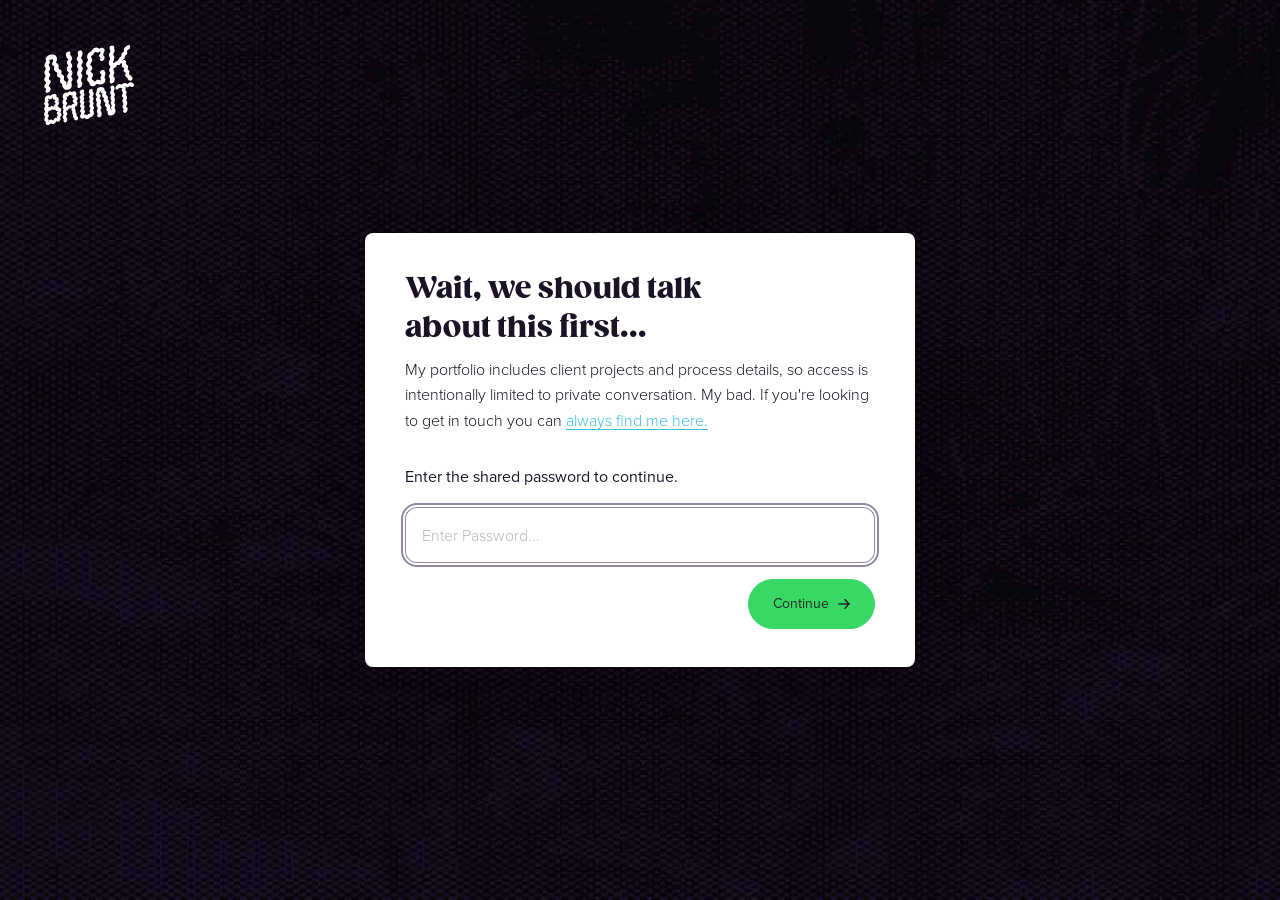
==== commit 83f8da5e: "case study work" ====
--- a/casestudy-bleacher-report.html
+++ b/casestudy-bleacher-report.html
@@ -64,8 +64,8 @@
       <p>Bleacher Report already had a clear product voice: fast, current, fan-first, and built around sports culture. My work was to modernize the web and app experience without sanding that edge down.</p>
       <p>I worked as a Senior UX Designer for four years with product, engineering, editorial, brand, and design system partners inside Warner Bros. Discovery Sports.</p>
     </div>
-    <div class="cs-hero-media">
-      <img src="./imgs/casestudy-img-br.png" alt="Bleacher Report mobile and desktop product mockups" />
+    <div class="cs-hero-media cs-case-image-hero">
+      <img src="./imgs/casestudy/cs-BR-hero.jpg" alt="Bleacher Report mobile and desktop product mockups" />
     </div>
   </section>
 
@@ -80,8 +80,8 @@
       <p>Sports adds pressure: live moments, editorial urgency, personalization, platform differences, and fan behavior all create edge cases. The work had to be direct enough for fast use and strong enough to hold at scale. That meant designing for normal states, urgent states, and the awkward states between them.</p>
     </div>
     <div class="cs-essay-visuals" aria-hidden="true">
-      <div class="cs-essay-visual cs-essay-visual-square">
-        <img src="./imgs/casestudy-bg-br.jpg" alt="" />
+      <div class="cs-essay-visual cs-case-image-sidebar">
+        <img src="./imgs/casestudy/cs-BR-sidebar.jpg" alt="" />
       </div>
     </div>
   </section>
@@ -105,8 +105,8 @@
     </div>
   </section>
 
-  <div class="cs-wide cs-wide-short">
-    <img src="./imgs/casestudy-bg-br.jpg" alt="Bleacher Report visual background" />
+  <div class="cs-wide cs-case-image-lrg">
+    <img src="./imgs/casestudy/cs-BR-lrg.jpg" alt="Bleacher Report visual background" />
   </div>
 
   <p class="cs-pull cs-pull-compact">Redesign should preserve what works, then give it a stronger system.</p>
--- a/style.css
+++ b/style.css
@@ -12,7 +12,7 @@
   --nb-color-background-alternate:#110b18;
   --nb-color-background-nav-shrink:rgba(10,8,14,.9);
   --nb-color-background-nav-shrink-mobile:rgba(14,9,20,.82);
-  --nb-color-background-nav-overlay:rgba(23,16,32,.8);
+  --nb-color-background-nav-overlay:rgba(23,16,32);
   --nb-color-contact-video-scrim:rgba(14,9,20,.42);
   --nb-color-text-inverse:#f5f5f0;
   --nb-color-text-inverse-subtle:rgba(245,245,240,.72);
@@ -160,9 +160,11 @@
   --nb-component-card-media-height-mobile:250px;
   --nb-component-card-label-height:125px;
   --nb-component-award-height:26px;
-  --nb-component-nav-case-height:84px;
+  --nb-component-nav-home-shrink-height:calc(var(--nb-space-nav-x) * 2 + var(--nb-component-logo-home-shrink-height));
+  --nb-component-nav-home-shrink-height-mobile:calc(var(--nb-space-nav-x-tablet) * 2 + var(--nb-component-logo-home-shrink-height-mobile));
+  --nb-component-nav-case-height:64px;
   --nb-component-nav-case-height-mobile:64px;
-  --nb-component-nav-case-shrink-height:54px;
+  --nb-component-nav-case-shrink-height:44px;
   --nb-component-nav-pill-height:32px;
   --nb-component-nav-pill-height-shrink:28px;
   --nb-component-nav-menu-icon-height:38px;
@@ -186,7 +188,7 @@
 }
 
 *{box-sizing:border-box}
-html{scroll-behavior:smooth}
+html{background:var(--nb-color-background-footer);scroll-behavior:smooth}
 html,body{margin:0;padding:0;min-width:320px}
 body{
   color:var(--nb-color-text-inverse);
@@ -359,13 +361,13 @@
   will-change:left,top,height,max-height;
 }
 .nav.shrink{
-  height:var(--nb-component-nav-case-height);
+  height:var(--nb-component-nav-home-shrink-height);
   background:transparent;
   backdrop-filter:none;
 }
 .nav.shrink .logo{
   left:calc(var(--nb-space-nav-x) + var(--nb-component-logo-home-shrink-center-offset));
-  top:calc(var(--nb-component-nav-case-height) / 2);
+  top:calc(var(--nb-space-nav-x) + (var(--nb-component-logo-home-shrink-height) / 2));
   height:var(--nb-component-logo-home-shrink-height);
   max-height:var(--nb-component-logo-home-shrink-height);
 }
@@ -605,7 +607,8 @@
 .casestudy-brand img.casestudy-brand-logo-compact{height:32px;width:auto;max-width:100%}
 .casestudy-copy{flex:1 1 230px;min-width:0}
 .casestudy-label p{font-size:var(--nb-type-meta-size);margin:0;line-height:var(--nb-type-meta-line-height);color:var(--nb-color-case-study-copy);max-width:none}
-.casestudy-read-more{display:inline-flex;align-items:center;gap:7px;margin-left:auto;color:var(--nb-color-case-study-copy);font-family:var(--nb-font-body-strong);font-size:var(--nb-type-meta-size);line-height:var(--nb-type-meta-line-height);white-space:nowrap}
+.casestudy-read-more{display:inline-flex;align-items:center;gap:4px;margin-left:auto;color:var(--nb-color-case-study-copy);font-family:var(--nb-font-body-strong);font-size:var(--nb-type-meta-size);line-height:var(--nb-type-meta-line-height);white-space:nowrap;padding:2px 6px}
+.casestudy-read-more:hover, .casestudy-read-more:active{background:var(--nb-color-accent-green)}
 .casestudy-read-more img{height:10px;width:auto;max-width:none;margin:0}
 .casestudy-highlight-wrap{position:absolute;right:var(--nb-space-card-media-padding);top:var(--nb-space-card-media-padding);width:min(220px,calc(100% - (var(--nb-space-card-media-padding) * 2)));display:flex;flex-direction:column;align-items:flex-end;gap:3px}
 .casestudy-highlight{background:var(--nb-color-surface-page);font-size:var(--nb-type-meta-size);color:var(--nb-color-text-ink);padding:0 12px;border-radius:var(--nb-radius-pill);height:var(--nb-component-award-height);display:flex;align-items:center;gap:8px;white-space:nowrap}
@@ -629,16 +632,14 @@
 .cs-wrapper h1,.cs-wrapper h2,.cs-wrapper h3,.cs-wrapper p,.cs-wrapper ul{color:var(--nb-color-text-strong)}
 .cs-wrapper p,.cs-column p{margin:0 0 16px;max-width:none}
 .cs-wrapper ul,.cs-column ul{margin:0 0 16px 20px}
-.cs-wrapper img.inline-img{width:100%;margin:24px 0;border-radius:var(--nb-radius-card)}
+.cs-wrapper img.inline-img{width:100%;margin:24px 0;border-radius:0}
 .cs-kicker{font-family:var(--nb-font-body-strong);font-size:var(--nb-type-meta-size);line-height:1.4;color:var(--nb-color-text-muted);text-transform:uppercase;letter-spacing:.04em;margin:0 0 18px}
 .cs-hero{display:grid;grid-template-columns:minmax(0,1.1fr) minmax(280px,.9fr);gap:clamp(24px,5vw,64px);align-items:center;margin:0 0 56px}
 .cs-hero h1.cs,.cs-dot-hero h1.cs{font-size:var(--nb-type-display-size);line-height:var(--nb-type-display-desktop-line-height);margin:0 0 24px}
 .cs-hero p{font-size:var(--nb-type-case-hero-body-size);line-height:1.62}
-.cs-hero-media{background:var(--nb-color-background-section);background-image:url('./imgs/casestudy-bg-br.jpg');background-position:center;background-size:cover;border-radius:var(--nb-radius-panel);padding:clamp(22px,4vw,44px);min-height:420px;display:flex;align-items:center;justify-content:center}
-.cs-hero-media-dot{background-image:url('./imgs/casestudy-bg-dot.jpg')}
-.cs-hero-media-sesame{background:var(--nb-color-surface-card);border:var(--nb-stroke-width-default) solid var(--nb-color-border-card)}
-.cs-hero-media img{width:100%;max-height:390px;object-fit:contain}
-.cs-hero-media.cs-hero-media-sesame img{width:min(70%,400px)}
+/* Case-study image slots use cs-<case>-hero/sidebar/medium/lrg.jpg assets when available. */
+.cs-hero-media{background:var(--nb-color-surface-page);border:var(--nb-stroke-width-default) solid var(--nb-color-border-card);border-radius:0;box-shadow:var(--nb-shadow-card-soft);padding:0;min-height:0;display:flex;align-items:center;justify-content:center;overflow:hidden}
+.cs-hero-media img{width:100%;max-height:none;object-fit:cover;display:block}
 .cs-meta-grid{display:grid;grid-template-columns:repeat(4,minmax(0,1fr));gap:14px;margin:0 0 56px}
 .cs-meta-card,.cs-callout{border:var(--nb-stroke-width-default) solid var(--nb-color-border-light);border-radius:var(--nb-radius-panel);padding:22px;background:var(--nb-color-surface-muted)}
 .cs-meta-card b,.cs-callout b{display:block;font-family:var(--nb-font-body-strong);margin:0 0 8px}
@@ -652,9 +653,10 @@
 .cs-essay-with-media.media-right{grid-template-columns:minmax(0,1fr) minmax(280px,440px)}
 .cs-essay-with-media.media-right .cs-essay{grid-column:1}
 .cs-essay-with-media.media-right .cs-essay-visuals{grid-column:2;justify-items:end}
-.cs-essay-visual{background:var(--nb-color-surface-card);border:var(--nb-stroke-width-default) solid var(--nb-color-border-card);border-radius:var(--nb-radius-panel);box-shadow:var(--nb-shadow-card-soft);overflow:hidden;display:flex;align-items:center;justify-content:center}
+.cs-essay-visual{background:var(--nb-color-surface-card);border:var(--nb-stroke-width-default) solid var(--nb-color-border-card);border-radius:0;box-shadow:var(--nb-shadow-card-soft);overflow:hidden;display:flex;align-items:center;justify-content:center}
 .cs-essay-visual img{width:100%;height:100%;object-fit:cover;display:block}
-.cs-essay-visual-square{width:min(100%,440px);aspect-ratio:1/1}
+.cs-essay-visual-square,.cs-case-image-medium{width:min(100%,440px);aspect-ratio:1/1}
+.cs-essay-visual-portrait,.cs-case-image-sidebar{width:min(100%,440px);aspect-ratio:2/3}
 .cs-two-up{display:grid;grid-template-columns:minmax(0,.85fr) minmax(0,1.15fr);gap:clamp(24px,5vw,56px);align-items:start;margin:56px 0}
 .cs-two-up.reverse{grid-template-columns:minmax(0,1.15fr) minmax(0,.85fr)}
 .cs-stacked-two-up{display:grid;grid-template-columns:minmax(280px,.82fr) minmax(0,1.18fr);gap:clamp(28px,5vw,56px);align-items:start;margin:56px 0}
@@ -664,7 +666,7 @@
 .cs-list-panel{padding:28px}
 .cs-feature-panel p{font-size:var(--nb-type-card-body-size);line-height:1.5;margin:0;color:var(--nb-color-text-card)}
 .cs-list-panel ul{margin:0 0 0 18px}
-.cs-image-card,.cs-dot-device{border:var(--nb-stroke-width-default) solid var(--nb-color-border-card);border-radius:var(--nb-radius-panel);box-shadow:var(--nb-shadow-card-soft);display:flex;align-items:center;justify-content:center}
+.cs-image-card,.cs-dot-device{border:var(--nb-stroke-width-default) solid var(--nb-color-border-card);border-radius:0;box-shadow:var(--nb-shadow-card-soft);display:flex;align-items:center;justify-content:center}
 .cs-image-card{background:var(--nb-color-surface-page);padding:clamp(18px,4vw,34px)}
 .cs-image-card img{width:100%;max-height:420px;object-fit:contain}
 .cs-logo-card{box-shadow:0 6px 17px var(--nb-color-border-card)}
@@ -691,10 +693,10 @@
 .cs-award b{display:block;font-family:var(--nb-font-body-strong)}
 .cs-award span{display:block;color:var(--nb-color-text-muted);font-size:var(--nb-type-award-meta-size);line-height:1.4;margin-top:4px}
 .cs-wide{width:100%;margin:48px auto}
-.cs-wide img{width:100%;display:block;border-radius:var(--nb-radius-card)}
-.cs-wide-short img{height:clamp(360px,58vw,660px);object-fit:cover;object-position:center}
-.float-left{float:left;width:50%;max-width:450px;margin:6px var(--nb-space-gap-stack) 12px 0;border-radius:var(--nb-radius-card)}
-.float-right{float:right;width:50%;max-width:450px;margin:6px 0 12px var(--nb-space-gap-stack);border-radius:var(--nb-radius-card)}
+.cs-wide img{width:100%;display:block;border-radius:0}
+.cs-wide-short img,.cs-case-image-lrg img{height:clamp(360px,58vw,660px);object-fit:cover;object-position:center}
+.float-left{float:left;width:50%;max-width:450px;margin:6px var(--nb-space-gap-stack) 12px 0;border-radius:0}
+.float-right{float:right;width:50%;max-width:450px;margin:6px 0 12px var(--nb-space-gap-stack);border-radius:0}
 .clearfix::after{content:"";display:block;clear:both;margin:0 0 2rem}
 
 a:focus-visible,button:focus-visible,.cs-btn:focus-visible{outline:2px solid var(--nb-color-surface-page);outline-offset:2px}
@@ -728,7 +730,7 @@
   .cs-meta-grid{grid-template-columns:repeat(2,minmax(0,1fr))}
   .cs-essay-with-media .cs-essay,.cs-essay-visuals{grid-column:auto;grid-row:auto}
   .cs-essay-visuals,.cs-essay-with-media.media-right .cs-essay-visuals{justify-items:start;padding-top:0}
-  .cs-essay-visual-square{width:min(100%,420px)}
+  .cs-essay-visual-square,.cs-essay-visual-portrait,.cs-case-image-medium,.cs-case-image-sidebar{width:min(100%,420px)}
   .cs-principles{grid-template-columns:1fr}
   .float-left,.float-right{float:none;width:100%;max-width:100%;margin:16px 0}
 }
@@ -746,8 +748,8 @@
   .nav{height:var(--nb-layout-home-hero-mobile-media-height)}
   .logo{top:calc(var(--nb-layout-home-hero-mobile-media-height) / 2)}
   .logo{height:var(--nb-component-logo-home-height-mobile)}
-  .nav.shrink{height:var(--nb-component-nav-case-height-mobile);background:var(--nb-color-background-nav-shrink-mobile);backdrop-filter:saturate(1.2) blur(10px)}
-  .nav.shrink .logo{left:calc(var(--nb-space-nav-x-tablet) + var(--nb-component-logo-home-shrink-center-offset-mobile));top:calc(var(--nb-component-nav-case-height-mobile) / 2);height:var(--nb-component-logo-home-shrink-height-mobile);max-height:var(--nb-component-logo-home-shrink-height-mobile)}
+  .nav.shrink{height:var(--nb-component-nav-home-shrink-height-mobile);background:var(--nb-color-background-nav-shrink-mobile);backdrop-filter:saturate(1.2) blur(10px)}
+  .nav.shrink .logo{left:calc(var(--nb-space-nav-x-tablet) + var(--nb-component-logo-home-shrink-center-offset-mobile));top:calc(var(--nb-space-nav-x-tablet) + (var(--nb-component-logo-home-shrink-height-mobile) / 2));height:var(--nb-component-logo-home-shrink-height-mobile);max-height:var(--nb-component-logo-home-shrink-height-mobile)}
   .casestudy-entry-wrap{height:var(--nb-component-card-media-height-tablet)}
   .casestudy-entry-wrap>img{max-width:100%;max-height:100%;object-fit:contain}
   .casestudy-label{padding:22px var(--nb-space-card-padding-x-compact)}
@@ -829,10 +831,10 @@
   .casestudy-brand img{max-width:80%}
   .myservices{padding:22px var(--nb-space-gap-stack)}
   .cs-container,.cs-wrapper{padding-top:102px;padding-left:20px;padding-right:20px}
-  .cs-hero-media{min-height:300px}
+  .cs-hero-media{min-height:0}
   .cs-meta-grid{grid-template-columns:1fr}
-  .cs-essay-visual-square{width:100%}
-  .cs-wide-short img{height:360px}
+  .cs-essay-visual-square,.cs-essay-visual-portrait,.cs-case-image-medium,.cs-case-image-sidebar{width:100%}
+  .cs-wide-short img,.cs-case-image-lrg img{height:360px}
   .cs-list-panel,.cs-meta-card,.cs-callout{padding:20px}
   .cs-awards-list{grid-template-columns:1fr}
 }
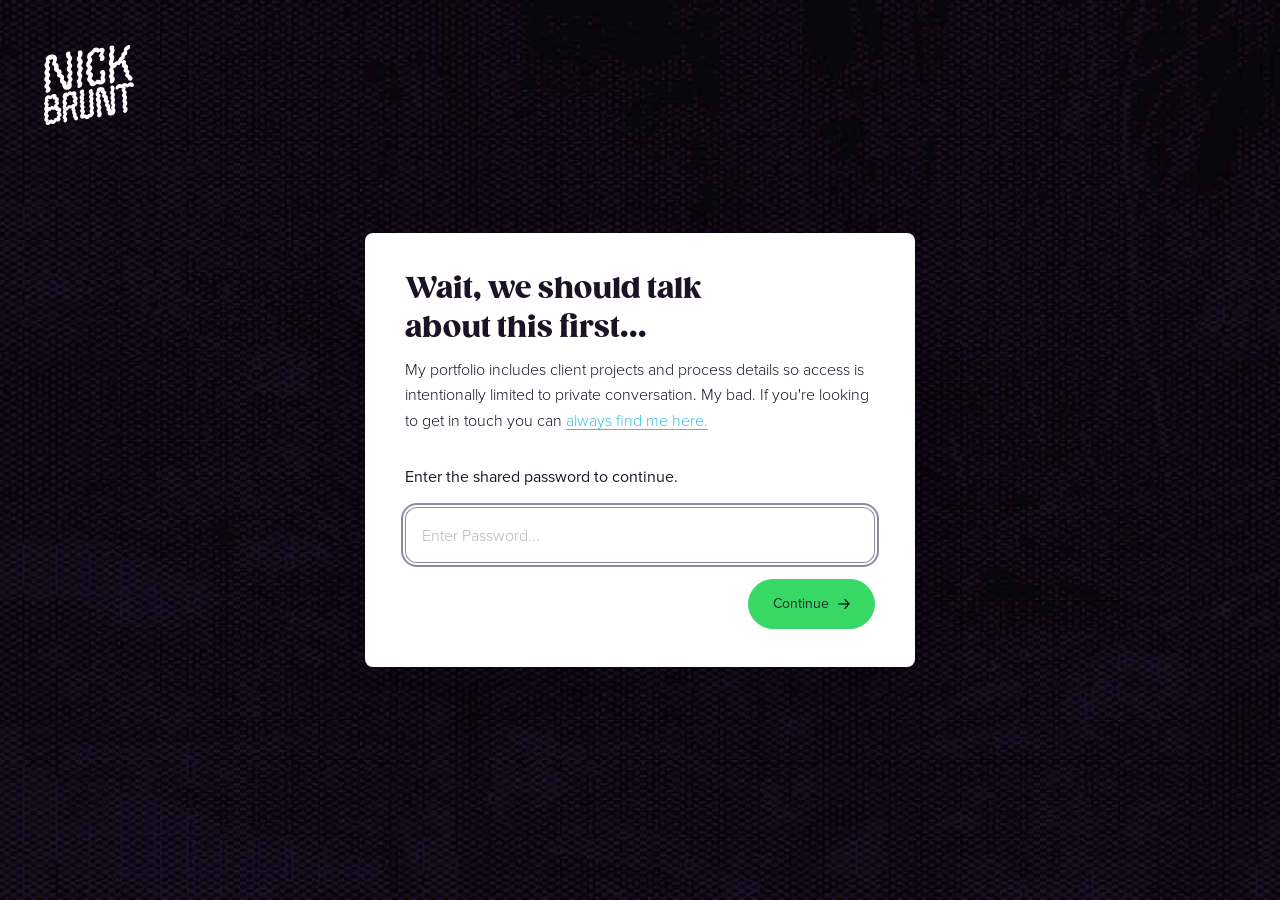
==== commit 56854e46: "case study and homepage edits" ====
--- a/casestudy-bleacher-report.html
+++ b/casestudy-bleacher-report.html
@@ -30,6 +30,13 @@
   <meta name="twitter:description" content="UX, product design, systems, and AI-augmented design process by Nick Brunt." />
   <meta name="twitter:image" content="https://nbuxdesign.github.io/website2026/imgs/social-preview.jpg" />
   <meta name="twitter:image:alt" content="Nick Brunt design portfolio preview" />
+  <link rel="icon" type="image/png" href="./favicon/favicon-96x96.png" sizes="96x96" />
+  <link rel="icon" type="image/svg+xml" href="./favicon/favicon.svg" />
+  <link rel="shortcut icon" href="./favicon/favicon.ico" />
+  <link rel="apple-touch-icon" sizes="180x180" href="./favicon/apple-touch-icon.png" />
+  <meta name="apple-mobile-web-app-title" content="Nick Brunt" />
+  <link rel="manifest" href="./favicon/site.webmanifest" />
+  <meta name="theme-color" content="#110b18" />
   <link rel="stylesheet" href="style.css" />
 </head>
 
@@ -57,8 +64,8 @@
 
 <div class="cs-container">
 
-  <section class="cs-hero">
-    <div>
+  <section class="cs-hero media-right">
+    <div class="cs-hero-copy">
       <p class="cs-kicker">Bleacher Report / Warner Bros. Discovery</p>
       <h1 class="cs">Taking a sports product from 1.0 to 2.0 without losing what made it fast.</h1>
       <p>Bleacher Report already had a clear product voice: fast, current, fan-first, and built around sports culture. My work was to modernize the web and app experience without sanding that edge down.</p>
@@ -69,7 +76,7 @@
     </div>
   </section>
 
-  <section class="cs-essay-with-media">
+  <section class="cs-essay-with-media media-left">
     <div class="cs-essay">
       <h2 class="cs">The work was bigger than a redesign.</h2>
       <p>On paper, this was a redesign of the Bleacher Report website and app. In practice, it was a product maturity project: new surfaces, tight timelines, a large team, and a design system built for daily product work. That changed how the team made decisions as much as how the interface looked.</p>
@@ -123,7 +130,7 @@
   </section>
 
   <section class="cs-impact cs-impact-soft">
-    <h2 class="cs">What shipped</h2>
+    <h2 class="cs">What We Shipped</h2>
     <p>The program shipped BR 2.0 across iOS and Android and the redesigned bleacherreport.com. The site later won a Webby Award for Best Sports Website, a public marker for practical product work.</p>
     <ul>
       <li>Launched redesigned Bleacher Report mobile app experiences</li>
--- a/style.css
+++ b/style.css
@@ -17,7 +17,7 @@
   --nb-color-text-inverse:#f5f5f0;
   --nb-color-text-inverse-subtle:rgba(245,245,240,.72);
   --nb-color-text-ink:#2a2a2a;
-  --nb-color-text-strong:#252525;
+  --nb-color-text-strong:#2a2a2a;
   --nb-color-text-card:#4a4a4a;
   --nb-color-text-muted:#686868;
   --nb-color-border-subtle:#685a7a;
@@ -67,6 +67,8 @@
   --nb-type-meta-size:14px;
   --nb-type-meta-line-height:1.4rem;
   --nb-type-case-body-size:1rem;
+  --nb-type-case-kicker-size:var(--nb-type-meta-size);
+  --nb-type-case-kicker-line-height:1.4;
   --nb-type-case-hero-body-size:1.15rem;
   --nb-type-dot-hero-body-size:1.1rem;
   --nb-type-card-body-size:.95rem;
@@ -112,6 +114,7 @@
   --nb-space-gap:clamp(28px,5vw,72px);
   --nb-space-gap-stack:24px;
   --nb-space-gap-stack-mobile-roomy:calc(var(--nb-space-gap-stack) * 2);
+  --nb-space-case-section-gap:74px;
   --nb-space-footer-gap:16px;
   --nb-space-card-padding-x:28px;
   --nb-space-card-padding-x-compact:20px;
@@ -633,29 +636,40 @@
 .cs-wrapper p,.cs-column p{margin:0 0 16px;max-width:none}
 .cs-wrapper ul,.cs-column ul{margin:0 0 16px 20px}
 .cs-wrapper img.inline-img{width:100%;margin:24px 0;border-radius:0}
-.cs-kicker{font-family:var(--nb-font-body-strong);font-size:var(--nb-type-meta-size);line-height:1.4;color:var(--nb-color-text-muted);text-transform:uppercase;letter-spacing:.04em;margin:0 0 18px}
-.cs-hero{display:grid;grid-template-columns:minmax(0,1.1fr) minmax(280px,.9fr);gap:clamp(24px,5vw,64px);align-items:center;margin:0 0 56px}
+.cs-kicker{font-family:var(--nb-font-body-strong);font-size:var(--nb-type-case-kicker-size);line-height:var(--nb-type-case-kicker-line-height);color:var(--nb-color-text-muted);text-transform:uppercase;letter-spacing:.04em;margin:0 0 8px}
+.cs-hero{display:grid;gap:clamp(24px,5vw,64px);align-items:start;margin:0 0 var(--nb-space-case-section-gap)}
+.cs-hero.media-right{grid-template-columns:minmax(0,1.1fr) minmax(280px,.9fr)}
+.cs-hero.media-right .cs-hero-copy{grid-column:1;grid-row:1}
+.cs-hero.media-right .cs-hero-media{grid-column:2;grid-row:1}
+.cs-hero.media-left{grid-template-columns:minmax(280px,.9fr) minmax(0,1.1fr)}
+.cs-hero.media-left .cs-hero-copy{grid-column:2;grid-row:1}
+.cs-hero.media-left .cs-hero-media{grid-column:1;grid-row:1}
 .cs-hero h1.cs,.cs-dot-hero h1.cs{font-size:var(--nb-type-display-size);line-height:var(--nb-type-display-desktop-line-height);margin:0 0 24px}
-.cs-hero p{font-size:var(--nb-type-case-hero-body-size);line-height:1.62}
+.cs-hero p:not(.cs-kicker){font-size:var(--nb-type-case-hero-body-size);line-height:1.62}
 /* Case-study image slots use cs-<case>-hero/sidebar/medium/lrg.jpg assets when available. */
-.cs-hero-media{background:var(--nb-color-surface-page);border:var(--nb-stroke-width-default) solid var(--nb-color-border-card);border-radius:0;box-shadow:var(--nb-shadow-card-soft);padding:0;min-height:0;display:flex;align-items:center;justify-content:center;overflow:hidden}
+.cs-hero-media{background:var(--nb-color-surface-page);border:0;border-radius:0;box-shadow:var(--nb-shadow-card-soft);padding:0;min-height:0;display:flex;align-items:center;justify-content:center;overflow:hidden}
 .cs-hero-media img{width:100%;max-height:none;object-fit:cover;display:block}
 .cs-meta-grid{display:grid;grid-template-columns:repeat(4,minmax(0,1fr));gap:14px;margin:0 0 56px}
 .cs-meta-card,.cs-callout{border:var(--nb-stroke-width-default) solid var(--nb-color-border-light);border-radius:var(--nb-radius-panel);padding:22px;background:var(--nb-color-surface-muted)}
 .cs-meta-card b,.cs-callout b{display:block;font-family:var(--nb-font-body-strong);margin:0 0 8px}
 .cs-meta-card p,.cs-callout p{font-size:var(--nb-type-card-body-size);line-height:1.45;margin:0;color:var(--nb-color-text-card)}
-.cs-essay{max-width:var(--nb-layout-case-study-essay-width);margin:0 auto 54px}
+.cs-essay{max-width:var(--nb-layout-case-study-essay-width);margin:0 auto var(--nb-space-case-section-gap)}
 .cs-essay h2.cs{margin-top:42px}
-.cs-essay-with-media{display:grid;grid-template-columns:minmax(280px,440px) minmax(0,1fr);gap:clamp(28px,5vw,64px);align-items:start;margin:0 0 54px}
-.cs-essay-with-media .cs-essay{grid-column:2;grid-row:1;max-width:none;margin:0}
+.cs-essay-with-media{display:grid;gap:clamp(28px,5vw,64px);align-items:start;margin:0 0 var(--nb-space-case-section-gap)}
+.cs-essay-with-media.media-left{grid-template-columns:minmax(280px,440px) minmax(0,1fr)}
+.cs-essay-with-media.media-left .cs-essay{grid-column:2;grid-row:1}
+.cs-essay-with-media.media-left .cs-essay-visuals{grid-column:1;grid-row:1;justify-items:start}
+.cs-essay-with-media .cs-essay{max-width:none;margin:0}
 .cs-essay-with-media .cs-essay h2.cs:first-child{margin-top:0}
-.cs-essay-visuals{grid-column:1;grid-row:1;display:grid;gap:18px;justify-items:start;align-items:start;padding-top:8px}
+.cs-essay-visuals{display:grid;gap:18px;align-items:start;padding-top:8px}
 .cs-essay-with-media.media-right{grid-template-columns:minmax(0,1fr) minmax(280px,440px)}
-.cs-essay-with-media.media-right .cs-essay{grid-column:1}
-.cs-essay-with-media.media-right .cs-essay-visuals{grid-column:2;justify-items:end}
-.cs-essay-visual{background:var(--nb-color-surface-card);border:var(--nb-stroke-width-default) solid var(--nb-color-border-card);border-radius:0;box-shadow:var(--nb-shadow-card-soft);overflow:hidden;display:flex;align-items:center;justify-content:center}
+.cs-essay-with-media.media-right .cs-essay{grid-column:1;grid-row:1}
+.cs-essay-with-media.media-right .cs-essay-visuals{grid-column:2;grid-row:1;justify-items:end}
+.cs-essay-visual{background:var(--nb-color-surface-card);border:0;border-radius:0;box-shadow:var(--nb-shadow-card-soft);overflow:hidden;display:flex;align-items:center;justify-content:center}
 .cs-essay-visual img{width:100%;height:100%;object-fit:cover;display:block}
-.cs-essay-visual-square,.cs-case-image-medium{width:min(100%,440px);aspect-ratio:1/1}
+.cs-essay-visual-square{width:min(100%,440px);aspect-ratio:1/1}
+.cs-case-image-medium{width:min(100%,440px);background:transparent}
+.cs-case-image-medium img{height:auto;object-fit:contain}
 .cs-essay-visual-portrait,.cs-case-image-sidebar{width:min(100%,440px);aspect-ratio:2/3}
 .cs-two-up{display:grid;grid-template-columns:minmax(0,.85fr) minmax(0,1.15fr);gap:clamp(24px,5vw,56px);align-items:start;margin:56px 0}
 .cs-two-up.reverse{grid-template-columns:minmax(0,1.15fr) minmax(0,.85fr)}
@@ -666,18 +680,18 @@
 .cs-list-panel{padding:28px}
 .cs-feature-panel p{font-size:var(--nb-type-card-body-size);line-height:1.5;margin:0;color:var(--nb-color-text-card)}
 .cs-list-panel ul{margin:0 0 0 18px}
-.cs-image-card,.cs-dot-device{border:var(--nb-stroke-width-default) solid var(--nb-color-border-card);border-radius:0;box-shadow:var(--nb-shadow-card-soft);display:flex;align-items:center;justify-content:center}
+.cs-image-card,.cs-dot-device{border:0;border-radius:0;box-shadow:var(--nb-shadow-card-soft);display:flex;align-items:center;justify-content:center}
 .cs-image-card{background:var(--nb-color-surface-page);padding:clamp(18px,4vw,34px)}
 .cs-image-card img{width:100%;max-height:420px;object-fit:contain}
-.cs-logo-card{box-shadow:0 6px 17px var(--nb-color-border-card)}
+.cs-logo-card{border:var(--nb-stroke-width-default) solid var(--nb-color-border-card);box-shadow:0 6px 17px var(--nb-color-border-card)}
 .cs-logo-card img{width:85%;max-height:120px}
-.cs-pull{font-family:var(--nb-font-display);font-size:var(--nb-type-display-pull-size);line-height:1.18;color:var(--nb-color-text-strong);margin:64px auto;max-width:860px}
-.cs-pull-compact{font-family:var(--nb-font-display);font-size:clamp(1.35rem,2.4vw,2rem);line-height:1.2;text-align:center;margin:0 auto 56px;max-width:820px}
+.cs-pull{font-family:var(--nb-font-display);font-size:var(--nb-type-display-pull-size);line-height:1.18;color:var(--nb-color-text-strong);margin:var(--nb-space-case-section-gap) auto;max-width:860px}
+.cs-pull-compact{font-size:clamp(1.35rem,2.4vw,2rem);line-height:1.2;text-align:center;max-width:820px}
 .cs-impact{background:var(--nb-color-text-strong);color:var(--nb-color-surface-page);border-radius:var(--nb-radius-panel);padding:clamp(28px,5vw,48px);margin:56px 0 0}
 .cs-impact-soft{background:var(--nb-color-background-section)}
 .cs-impact h2,.cs-impact p,.cs-impact li{color:var(--nb-color-surface-page)}
 .cs-impact ul{margin:18px 0 0 20px}
-.cs-dot-hero{display:grid;grid-template-columns:minmax(0,.95fr) minmax(0,1.05fr);gap:clamp(28px,6vw,72px);align-items:center;margin:0 0 60px}
+.cs-dot-hero{display:grid;grid-template-columns:minmax(0,.95fr) minmax(0,1.05fr);gap:clamp(28px,6vw,72px);align-items:center;margin:0 0 var(--nb-space-case-section-gap)}
 .cs-dot-hero p{font-size:var(--nb-type-dot-hero-body-size);line-height:1.65}
 .cs-dot-device{background:var(--nb-color-surface-card);padding:clamp(22px,4vw,44px)}
 .cs-dot-device img{width:100%;max-height:480px;object-fit:contain}
@@ -727,9 +741,10 @@
   .contact-copy{order:2}
   .cs-container,.cs-wrapper{padding-top:118px;padding-bottom:80px}
   .cs-hero,.cs-two-up,.cs-two-up.reverse,.cs-dot-hero,.cs-process-band,.cs-essay-with-media,.cs-stacked-two-up{grid-template-columns:1fr}
+  .cs-hero.media-left .cs-hero-copy,.cs-hero.media-left .cs-hero-media,.cs-hero.media-right .cs-hero-copy,.cs-hero.media-right .cs-hero-media{grid-column:auto;grid-row:auto}
   .cs-meta-grid{grid-template-columns:repeat(2,minmax(0,1fr))}
   .cs-essay-with-media .cs-essay,.cs-essay-visuals{grid-column:auto;grid-row:auto}
-  .cs-essay-visuals,.cs-essay-with-media.media-right .cs-essay-visuals{justify-items:start;padding-top:0}
+  .cs-essay-visuals,.cs-essay-with-media.media-left .cs-essay-visuals,.cs-essay-with-media.media-right .cs-essay-visuals{justify-items:start;padding-top:0}
   .cs-essay-visual-square,.cs-essay-visual-portrait,.cs-case-image-medium,.cs-case-image-sidebar{width:min(100%,420px)}
   .cs-principles{grid-template-columns:1fr}
   .float-left,.float-right{float:none;width:100%;max-width:100%;margin:16px 0}
